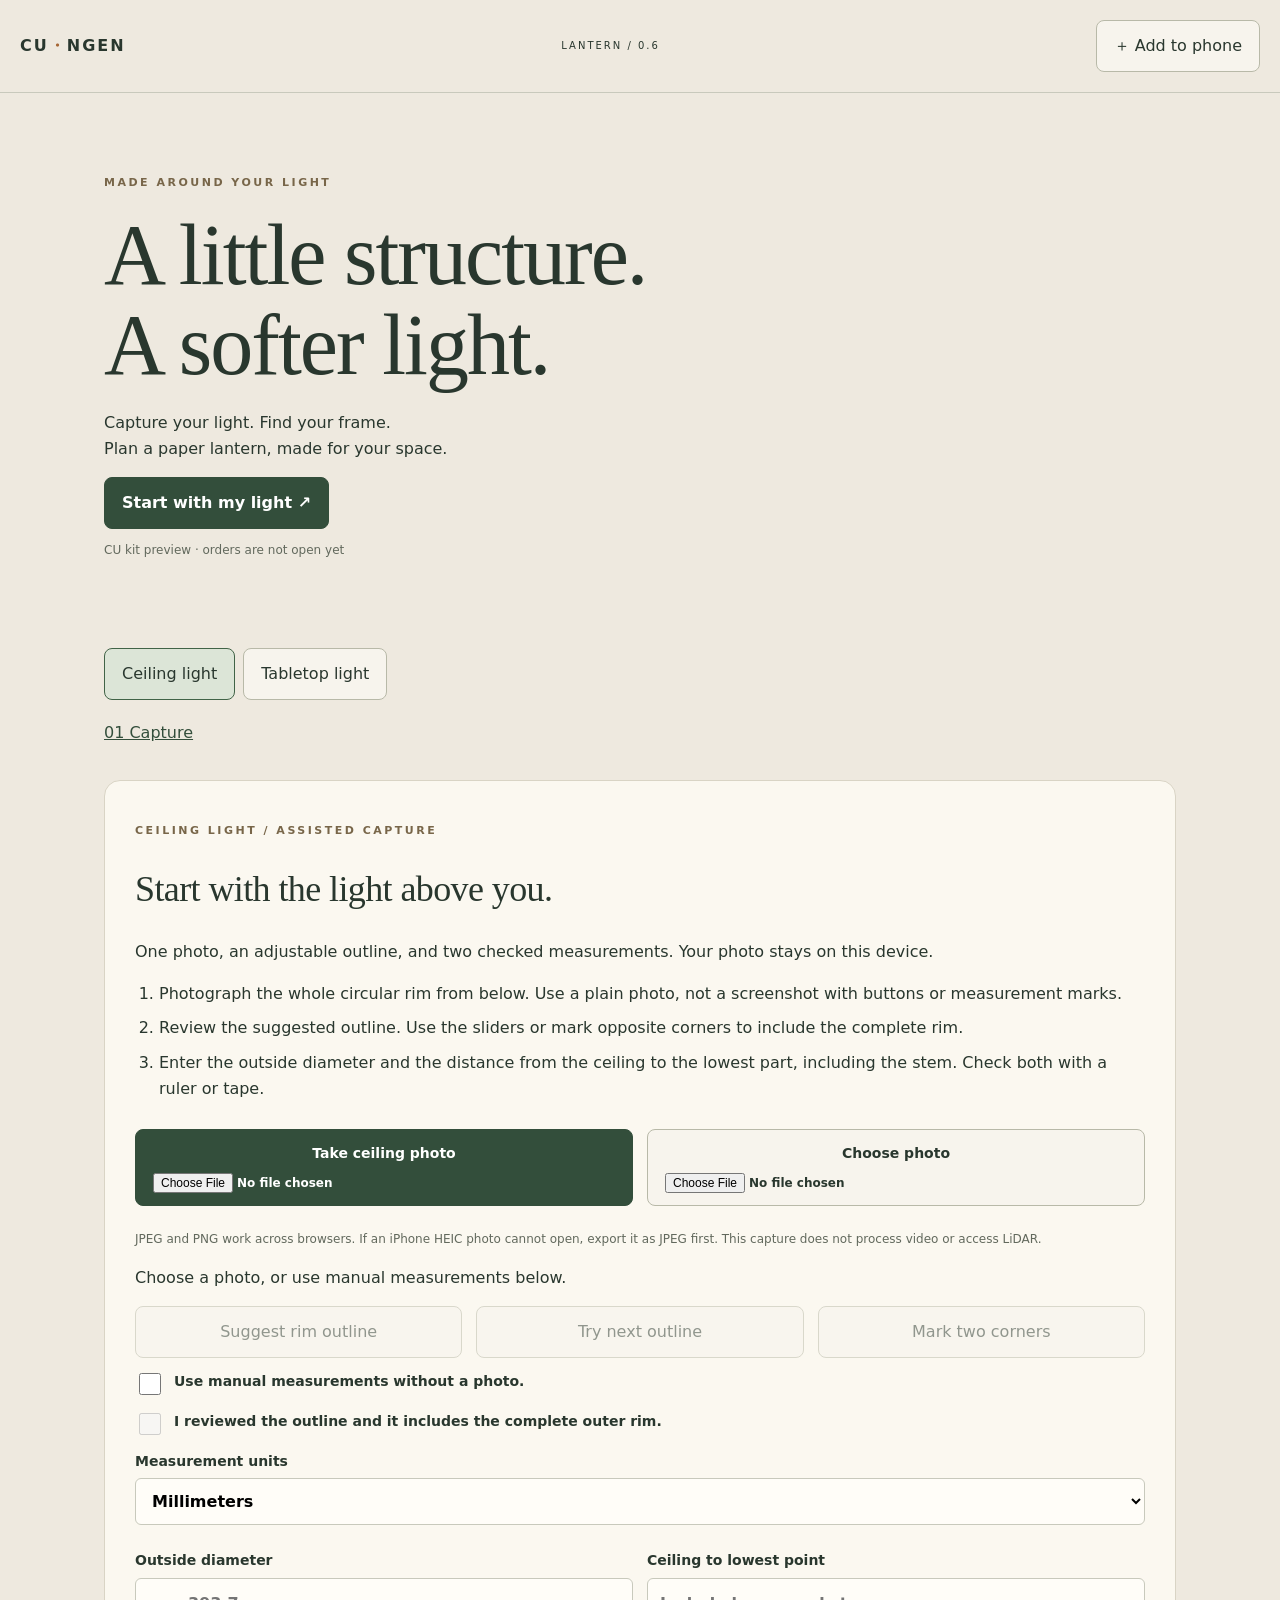
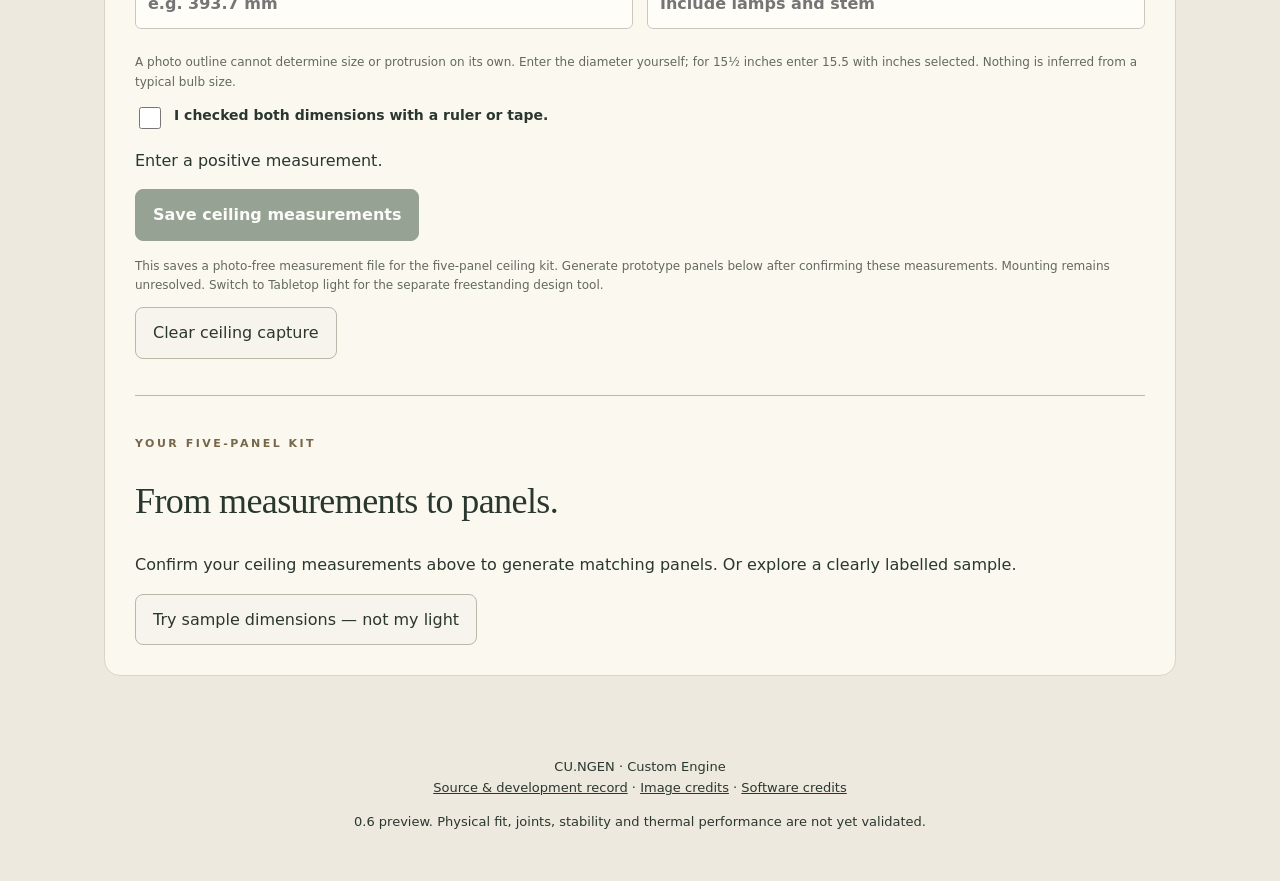
==== mobile/index.html @ bb9e33e3 "feat: generate five mating laser-cut panels and stock-based estimates" ====
<!doctype html><html lang="en"><head><meta charset="utf-8"><meta name="viewport" content="width=device-width,initial-scale=1,viewport-fit=cover"><meta name="theme-color" content="#eee9df"><meta name="apple-mobile-web-app-capable" content="yes"><meta name="apple-mobile-web-app-title" content="CU Lantern"><link rel="manifest" href="manifest.webmanifest"><link rel="icon" href="icon.svg"><link rel="apple-touch-icon" href="icon-180.png"><link rel="stylesheet" href="mobile.css"><title>CU · A light of your own</title></head><body>
<header><a href="#home" class="brand">CU<span>・</span>NGEN</a><span>LANTERN / 0.6</span><button id="installHelp" aria-label="Install on iPhone">＋ Add to phone</button></header>
<main id="home"><section class="hero"><p class="eyebrow">MADE AROUND YOUR LIGHT</p><h1>A little structure.<br>A softer light.</h1><p>Capture your light. Find your frame.<br>Plan a paper lantern, made for your space.</p><a class="button" href="#ceilingCapture">Start with my light ↗</a><p class="fine">CU kit preview · orders are not open yet</p></section>
<div class="capture-tabs" role="group" aria-label="Light placement"><button id="modeCeiling" aria-pressed="true">Ceiling light</button><button id="modeTabletop" aria-pressed="false">Tabletop light</button></div><nav aria-label="Design steps"><a href="#ceilingCapture">01 Capture</a><a id="tabletopChoose" href="#collection" hidden>02 Choose</a><a id="tabletopKit" href="#kit" hidden>03 Your kit</a></nav>
<section id="ceilingCapture" class="panel">
<p class="eyebrow">CEILING LIGHT / ASSISTED CAPTURE</p><h2>Start with the light above you.</h2>
<p>One photo, an adjustable outline, and two checked measurements. Your photo stays on this device.</p>
<ol class="scan-steps"><li>Photograph the whole circular rim from below. Use a plain photo, not a screenshot with buttons or measurement marks.</li><li>Review the suggested outline. Use the sliders or mark opposite corners to include the complete rim.</li><li>Enter the outside diameter and the distance from the ceiling to the lowest part, including the stem. Check both with a ruler or tape.</li></ol>
<div class="row"><label class="camera">Take ceiling photo<input id="scanCamera" type="file" accept="image/*" capture="environment"></label><label class="library">Choose photo<input id="scanPhoto" type="file" accept="image/*"></label></div>
<p class="fine">JPEG and PNG work across browsers. If an iPhone HEIC photo cannot open, export it as JPEG first. This capture does not process video or access LiDAR.</p>
<canvas id="scanCanvas" width="800" height="600" aria-label="Ceiling fixture photo and adjustable outline"></canvas>
<p id="scanStatus" role="status">Choose a photo, or use manual measurements below.</p>
<div class="row"><button id="scanSuggest" disabled>Suggest rim outline</button><button id="scanNext" disabled>Try next outline</button><button id="scanMark" disabled>Mark two corners</button></div>
<div id="scanAdjust" hidden><p>Adjust the box to the outer rim. The ellipse is a visual guide, not a 3D reconstruction.</p><div class="row"><label>Left · %<input id="scanX" type="range" min="0" max="99" step="0.1"></label><label>Top · %<input id="scanY" type="range" min="0" max="99" step="0.1"></label></div><div class="row"><label>Width · %<input id="scanW" type="range" min="1" max="100" step="0.1"></label><label>Height · %<input id="scanH" type="range" min="1" max="100" step="0.1"></label></div></div>
<label class="check"><input id="scanManual" type="checkbox">Use manual measurements without a photo.</label>
<label class="check"><input id="scanOutlineOK" type="checkbox" disabled>I reviewed the outline and it includes the complete outer rim.</label>
<label>Measurement units<select id="scanUnit"><option value="mm">Millimeters</option><option value="in">Inches (decimal)</option></select></label>
<div class="row"><label>Outside diameter<input id="scanDiameter" type="number" min="0" step="any" inputmode="decimal" placeholder="e.g. 393.7 mm"></label><label>Ceiling to lowest point<input id="scanProjection" type="number" min="0" step="any" inputmode="decimal" placeholder="Include lamps and stem"></label></div>
<p class="fine">A photo outline cannot determine size or protrusion on its own. Enter the diameter yourself; for 15½ inches enter 15.5 with inches selected. Nothing is inferred from a typical bulb size.</p>
<label class="check"><input id="scanConfirmed" type="checkbox">I checked both dimensions with a ruler or tape.</label>
<p id="scanValidation" role="status">Enter both dimensions to prepare your capture.</p>
<button id="scanSave" class="button" disabled>Save ceiling measurements</button>
<div id="scanSummary"></div><p class="fine">This saves a photo-free measurement file for the five-panel ceiling kit. Generate prototype panels below after confirming these measurements. Mounting remains unresolved. Switch to Tabletop light for the separate freestanding design tool.</p>
<button id="scanReset">Clear ceiling capture</button><div id="ceilingDesign" class="panel-workspace">
<p class="eyebrow">YOUR FIVE-PANEL KIT</p><h2>From measurements to panels.</h2>
<p id="panelIntro">Confirm your ceiling measurements above to generate matching panels. Or explore a clearly labelled sample.</p>
<button id="panelDemo">Try sample dimensions — not my light</button>
<div id="panelControls" hidden>
<p id="panelMode" role="status"></p>
<div class="row"><label>Pattern<select id="panelStyle"><option value="horizontal">Horizontal ribs</option><option value="plain">Plain windows</option><option value="stepped">Stepped windows</option></select></label><label>Measured wood thickness · mm<input id="panelThickness" type="number" min="2" max="6" step="0.01" value="3"></label></div>
<div class="row"><label>Side spacing · mm<input id="panelClearance" type="number" min="10" max="100" value="25"></label><label>Bottom spacing · mm<input id="panelBottom" type="number" min="10" max="100" value="25"></label></div>
<details><summary>Joint fit and stock</summary><p>Laser-cut plywood only. Enter actual measured thickness. Slot allowance is the total extra slot width and length, not per-side clearance. Cut the coupon before full panels. These files specify finished boundaries; the shop must apply its calibrated laser kerf compensation in CAM.</p><label>Total slot allowance · mm<input id="panelFit" type="number" value="0.15" min="0" max="0.6" step="0.01"></label><div class="row"><label>Wood sheet width · mm<input id="panelSheetW" type="number" value="609.6" min="100" max="2500" step="0.1"></label><label>Wood sheet height · mm<input id="panelSheetH" type="number" value="609.6" min="100" max="2500" step="0.1"></label></div><p>Changing sheet size requires a new matching supplier price below. Panel nesting uses 8 mm edge margins and 5 mm separation, without rotation. Router reliefs and machine-specific G-code are not provided.</p></details>
<p id="panelError" role="alert"></p><div id="panelResult"></div>
<details><summary>See parts cost breakdown</summary><div id="panelCosts"></div><p>Includes CU’s 10% fee on known kit costs; shipping and tax are separate. This is an incomplete planning estimate, not a purchasable kit.</p><p>References checked October 20, 2026: <a href="https://woodpeckerscrafts.com/products/1-8-x-24-x-24-baltic-birch-b-bb-plywood" target="_blank" rel="noopener">24 × 24 inch plywood, $21.06/sheet</a> (listing unavailable); <a href="https://www.eshoji.com/kozo-mulberry-paper-off-white/" target="_blank" rel="noopener">37 inch × 11 ft 9 inch Kozo paper, $39.99/roll</a>. Confirm stock, actual dimensions and delivered prices. No bulk discounts assumed.</p><details><summary>Enter supplier quotes</summary><div id="panelCostInputs"></div></details></details>
<div id="panelDownloads" class="actions"></div>
<p class="fine">Exactly five enclosure pieces. Fit coupon pieces are separate test scraps. Mounting is unresolved; no ceiling hardware is drawn. A physical joint test and assembled fit check are still required.</p>
</div></div>

</section>

<section id="capture" class="panel" hidden><p class="eyebrow">01 / YOUR STARTING POINT</p><h2>Tabletop light capture.</h2><p>A small, complete tabletop LED light. The new frame stands around it; no wiring changes.</p>
<div class="capture-tabs"><button id="frontTab" aria-pressed="true">Front photo</button><button id="sideTab" aria-pressed="false">Side photo</button></div>
<label class="camera">Take a photo<input id="camera" type="file" accept="image/*" capture="environment"></label><label class="library">Or choose from Photos<input id="library" type="file" accept="image/*"></label>
<details><summary>How to get a useful measurement</summary><ol><li>Switch the light off. Include its base, controls and full outline.</li><li>Put a flat rectangle with measured sides beside the light, as close as possible to the outline being measured, not behind the lamp. A depth mismatch cannot be detected from these marks. A blank card or book works; no printer needed.</li><li>Use the 1× camera straight on. Keep the whole reference visible.</li><li>Mark the reference corners clockwise. Then mark 4–12 points around the whole light, including all width and height extremes; do not mark just a bounding rectangle. Repeat from the side for depth.</li><li>Check all three dimensions with a ruler before fabrication. Curves, depth and lens distortion still introduce error.</li></ol><p>This web app does not access the iPhone LiDAR sensor. It corrects a reference plane, not a whole 3D object.</p></details>
<div class="row"><label>Reference width · mm<input id="refW" type="number" value="100" min="20" max="1000" inputmode="decimal"></label><label>Reference height · mm<input id="refH" type="number" value="100" min="20" max="1000" inputmode="decimal"></label></div>
<canvas id="captureCanvas" width="800" height="600" aria-label="Tap four reference corners, then four to twelve light outline points"></canvas><p id="captureHint" role="status">Choose a front photo to begin.</p><div class="row"><button id="undo">Undo mark</button><button id="clearMarks">Clear marks</button><button id="apply" disabled>Use planning estimate</button></div><p id="captureProgress" class="fine">Front: not measured · Side: not measured</p>
<div class="row thirds"><label>Width · mm<input id="width" type="number" value="80" min="10" max="350" step="0.1" inputmode="decimal"></label><label>Depth · mm<input id="depth" type="number" value="80" min="10" max="350" step="0.1" inputmode="decimal"></label><label>Height · mm<input id="height" type="number" value="140" min="10" max="350" step="0.1" inputmode="decimal"></label></div>
<label>Light type<select id="lightType"><option value="unknown">Identify my light first</option><option value="battery-led">Complete battery LED light</option><option value="corded-led">Corded LED — integration review</option><option value="hot">Hot bulb or flame — unsupported</option></select></label><label class="check"><input id="confirmed" type="checkbox">I checked the whole light with a ruler.</label>
<details><summary>Fit & manufacturer guidance</summary><label>Side clearance · mm<input id="clearance" type="number" value="35" min="10" max="85"></label><p class="fine">35 mm is a design starting value, not a proven heat clearance.</p><label>Model, manual and required clearance<textarea id="evidence" maxlength="1000"></textarea></label><label class="check"><input id="clearanceVerified" type="checkbox">The manufacturer permits this surround and clearance.</label></details>
<p id="error" role="alert"></p><a class="button" href="#collection">Explore my designs ↓</a><details><summary>Try a reference photo</summary><p>Our public-domain museum-lamp photo tests image loading and marking only. Its dimensions are unknown and it is not a supported light or a measurement benchmark.</p><button id="demo">Load reference photo</button><a href="https://commons.wikimedia.org/wiki/File:Table_lamp_MET_210575.jpg" target="_blank" rel="noopener">Image / CC0 source</a></details></section>
<section id="collection" hidden><p class="eyebrow">02 / CHOOSE YOUR CHARACTER</p><h2>Three ways to frame it.</h2><p>Every preview is generated from your measurements. Prices below include CU’s 10% fee on known kit costs. Unquoted fulfillment costs remain additional.</p><div id="gallery" class="gallery"></div></section>
<section id="kit" class="panel" hidden><p class="eyebrow">03 / YOUR CU KIT</p><h2 id="selectedName">Quiet</h2><div id="selectedDrawing"></div><p id="size"></p><div class="price" id="price"></div><p id="priceState"></p><p class="fine">A kit is planned as cut wooden parts, paper panels, adhesives and illustrated instructions. The existing light is not included. CU procurement and fulfillment have not launched.</p>
<details id="breakdown"><summary>See price breakdown</summary><div id="lines"></div><p>CU fee: 10% of materials + fabrication + packaging + handling. Shipping and tax are added separately. The fee is included in the displayed estimate.</p><details><summary>Builder quote inputs</summary><p>These are local planning inputs, not a CU-issued quote. Empty means not quoted; zero must mean actually free.</p><div id="costInputs"></div></details></details>
<p class="fine">Kit-package export unlocks after you confirm all three measurements with a ruler. Photo estimates alone cannot establish fabrication dimensions.</p><div id="readiness"></div><button class="button" id="review">Review my kit</button><div class="actions"><button id="save">Save project</button><label class="library">Open project<input id="open" type="file" accept="application/json,.json"></label><button id="instructions">Download complete kit package</button></div>
<p class="fine">Your photos stay on this device and are discarded when the page closes. Projects contain dimensions and quote inputs, not photos. No payment or personal address is collected.</p></section>
</main><footer>CU.NGEN · Custom Engine<br><a href="https://github.com/JonnyFaeth/CU.NGEN">Source & development record</a> · <a href="ASSETS.md">Image credits</a> · <a href="THIRD-PARTY.md">Software credits</a><p>0.6 preview. Physical fit, joints, stability and thermal performance are not yet validated.</p></footer>
<dialog id="orderDialog"><button id="closeOrder" class="close" aria-label="Close kit review">×</button><p class="eyebrow">YOUR KIT REVIEW</p><h2>Made for your light.</h2><div id="orderSummary"></div><p><strong>Orders are not open yet.</strong> Saving this specification does not place an order or reserve a price. CU still needs a payment account, verified supplier quotes, fabrication and fulfillment.</p><button id="downloadRequest" class="button">Download kit specification</button></dialog>
<dialog id="installDialog"><button id="closeInstall" class="close" aria-label="Close installation help">×</button><h2>Keep CU on your iPhone.</h2><ol><li>Open this hosted link in Safari and sign in if prompted.</li><li>Tap Share, then Add to Home Screen.</li><li>Open CU Lantern from its icon.</li></ol><p>This is a web app, not an App Store download. Installation and camera behavior still need testing on your iPhone 16 Pro. The app caches its interface where supported; supplier links require internet.</p></dialog><div id="notice" role="status"></div>
<script src="engine.js"></script><script src="view.js"></script><script src="measurement.js"></script><script src="commerce.js"></script><script src="kit.js"></script><script src="mobile.js"></script><script src="scan.js"></script><script src="panels.js"></script><script src="panels-ui.js"></script><script src="scan-ui.js"></script></body></html>
---- mobile/mobile.css ----
*{box-sizing:border-box}html{scroll-behavior:smooth;scroll-padding-top:90px}body{margin:0;background:#eee9df;color:#29372e;font:16px/1.6 system-ui,-apple-system,sans-serif}header{display:flex;gap:14px;align-items:center;justify-content:space-between;padding:20px max(20px,env(safe-area-inset-left));border-bottom:1px solid #c8c9bc;position:sticky;top:0;background:#eee9dff5;z-index:5}header>span{font-size:10px;letter-spacing:2px}.brand{font-weight:800;letter-spacing:2px;color:inherit;text-decoration:none}.brand span{color:#a66735}button,input,select,textarea{font:inherit}button,.library,.camera,.button{min-height:46px;cursor:pointer;border:1px solid #b8b9a8;border-radius:8px;padding:12px 17px;background:#f7f4ed;color:#29372e;text-decoration:none;display:inline-block;text-align:center}button:focus-visible,a:focus-visible,input:focus-visible,select:focus-visible,summary:focus-visible{outline:3px solid #b96e39;outline-offset:3px}button:disabled{opacity:.5;cursor:not-allowed}.button,.camera{background:#334e3b;color:#fff;border-color:#334e3b;font-weight:650}.hero{padding:70px 0 30px;max-width:800px}.hero h1{font:clamp(46px,8vw,86px)/1.04 Georgia,serif;letter-spacing:-2px;margin:20px 0}.hero p{max-width:520px}.eyebrow{font-size:11px;letter-spacing:2.5px;font-weight:750;color:#786649}main{max-width:1120px;margin:auto;padding:0 24px}h2{font:36px/1.1 Georgia,serif;letter-spacing:-.6px}h3{font:28px Georgia,serif;margin:10px 0}nav{display:flex;gap:25px;padding:20px 0 35px}nav a{color:#334e3b}section{margin-bottom:46px;scroll-margin-top:90px}.panel{padding:30px;background:#fbf8f0;border:1px solid #d9d4c5;border-radius:16px}.row{display:flex;gap:14px}.row>*{flex:1;min-width:0}.thirds label{font-size:13px}label{display:block;margin:12px 0;font-size:14px;font-weight:600}input:not([type=file]):not([type=checkbox]),select,textarea{display:block;width:100%;background:#fffdf8;border:1px solid #c8c9bc;border-radius:6px;padding:12px;margin-top:6px;font-size:16px}input[type=file]{display:block;font-size:12px;width:100%;margin-top:8px}.check{display:flex;align-items:flex-start;gap:10px}.check input{width:22px;height:22px;flex-shrink:0}.fine{font-size:12px;color:#62695d}details{border-top:1px solid #d9d4c5;margin:16px 0;padding:16px 0}summary{cursor:pointer;font-weight:600;min-height:30px}canvas{display:none;width:100%;height:auto;border-radius:8px;background:#e4dfd3;touch-action:manipulation}canvas.loaded{display:block}.capture-tabs{display:flex;gap:8px}.capture-tabs [aria-pressed=true]{background:#dce5d7;border-color:#416347}.gallery{display:grid;grid-template-columns:repeat(3,1fr);gap:16px}.design{background:#f9f6ef;border:2px solid transparent;border-radius:15px;padding:20px;display:flex;flex-direction:column}.design.selected{border-color:#48674b}.design svg{width:100%;height:250px}.design p{font-size:14px;flex:1}.design .design-price{font-size:22px;font-weight:650;flex:0}.design button{width:100%}#selectedDrawing svg{width:100%;max-height:420px}.price{font-size:42px;font-weight:600}.quote-line{display:flex;justify-content:space-between;gap:20px;padding:12px 0;border-bottom:1px solid #ddd8cd}.quote-line span:first-child{max-width:75%}#readiness{padding:16px;background:#eee9df;border-radius:8px;margin:18px 0;font-size:14px}.actions{display:flex;gap:10px;flex-wrap:wrap;margin-top:16px}.actions>*{flex:1;margin:0}.actions input{max-width:180px}dialog{max-width:560px;width:calc(100% - 24px);max-height:85vh;overflow:auto;border:0;border-radius:16px;padding:32px;background:#fbf8f0;color:#29372e}dialog::backdrop{background:#12231899}.close{float:right;font-size:24px;padding:5px 14px}.step{display:flex;gap:20px;break-inside:avoid}.step svg{width:110px;flex-shrink:0}.step p{font-size:14px}footer{padding:35px 24px;text-align:center;font-size:13px}footer a{color:inherit}#notice{position:fixed;bottom:20px;left:50%;transform:translateX(-50%);background:#253c2e;color:white;border-radius:8px;padding:12px 20px;z-index:20;max-width:90vw;display:none}#error{color:#933d21}li{margin-bottom:9px}a{color:#385e42}#kit{max-width:800px;margin:0 auto 40px}@media(max-width:700px){header{padding:12px;gap:8px}header>span{display:none}header button{font-size:12px;padding:8px}main{padding:0 16px}.hero{padding-top:36px}.panel{padding:20px}nav{gap:18px;font-size:14px}.gallery{grid-template-columns:1fr}.design{display:grid;grid-template-columns:130px 1fr;gap:0 12px}.design svg{grid-row:1/5;height:190px}.design h3{font-size:28px}.design p{margin:5px 0}.design button{grid-column:1/3;margin-top:12px}.row{gap:8px}.actions{flex-direction:column}.price{font-size:36px}.step{display:block}.step svg{height:100px}h2{font-size:32px}}@media(prefers-reduced-motion:reduce){html{scroll-behavior:auto}}

#scanCanvas{display:none;width:100%;height:auto;max-height:none;border-radius:14px;background:#ded9cf}#scanCanvas.loaded{display:block}#scanAdjust[hidden]{display:none}#scanAdjust input[type=range]{padding:12px 0;min-height:44px;width:100%}#ceilingCapture .row{flex-wrap:wrap}#scanSummary{margin:16px 0;font-weight:600}.scan-steps{padding-left:24px;line-height:1.6}#scanStatus,#scanValidation{min-height:1.5em}

[hidden]{display:none!important}

.panel-workspace{border-top:1px solid #b7bbaa;margin-top:36px;padding-top:28px}.panel-grid{display:grid;grid-template-columns:repeat(auto-fit,minmax(140px,1fr));gap:16px}.panel-grid article{padding:12px;background:#f9f6ef;border-radius:10px}.panel-grid svg{width:100%;height:150px}.panel-grid svg path{stroke-width:1.5}#panelResult>svg{width:100%;max-height:380px}#panelMode{padding:12px;background:#f6e5bd;border-radius:8px}
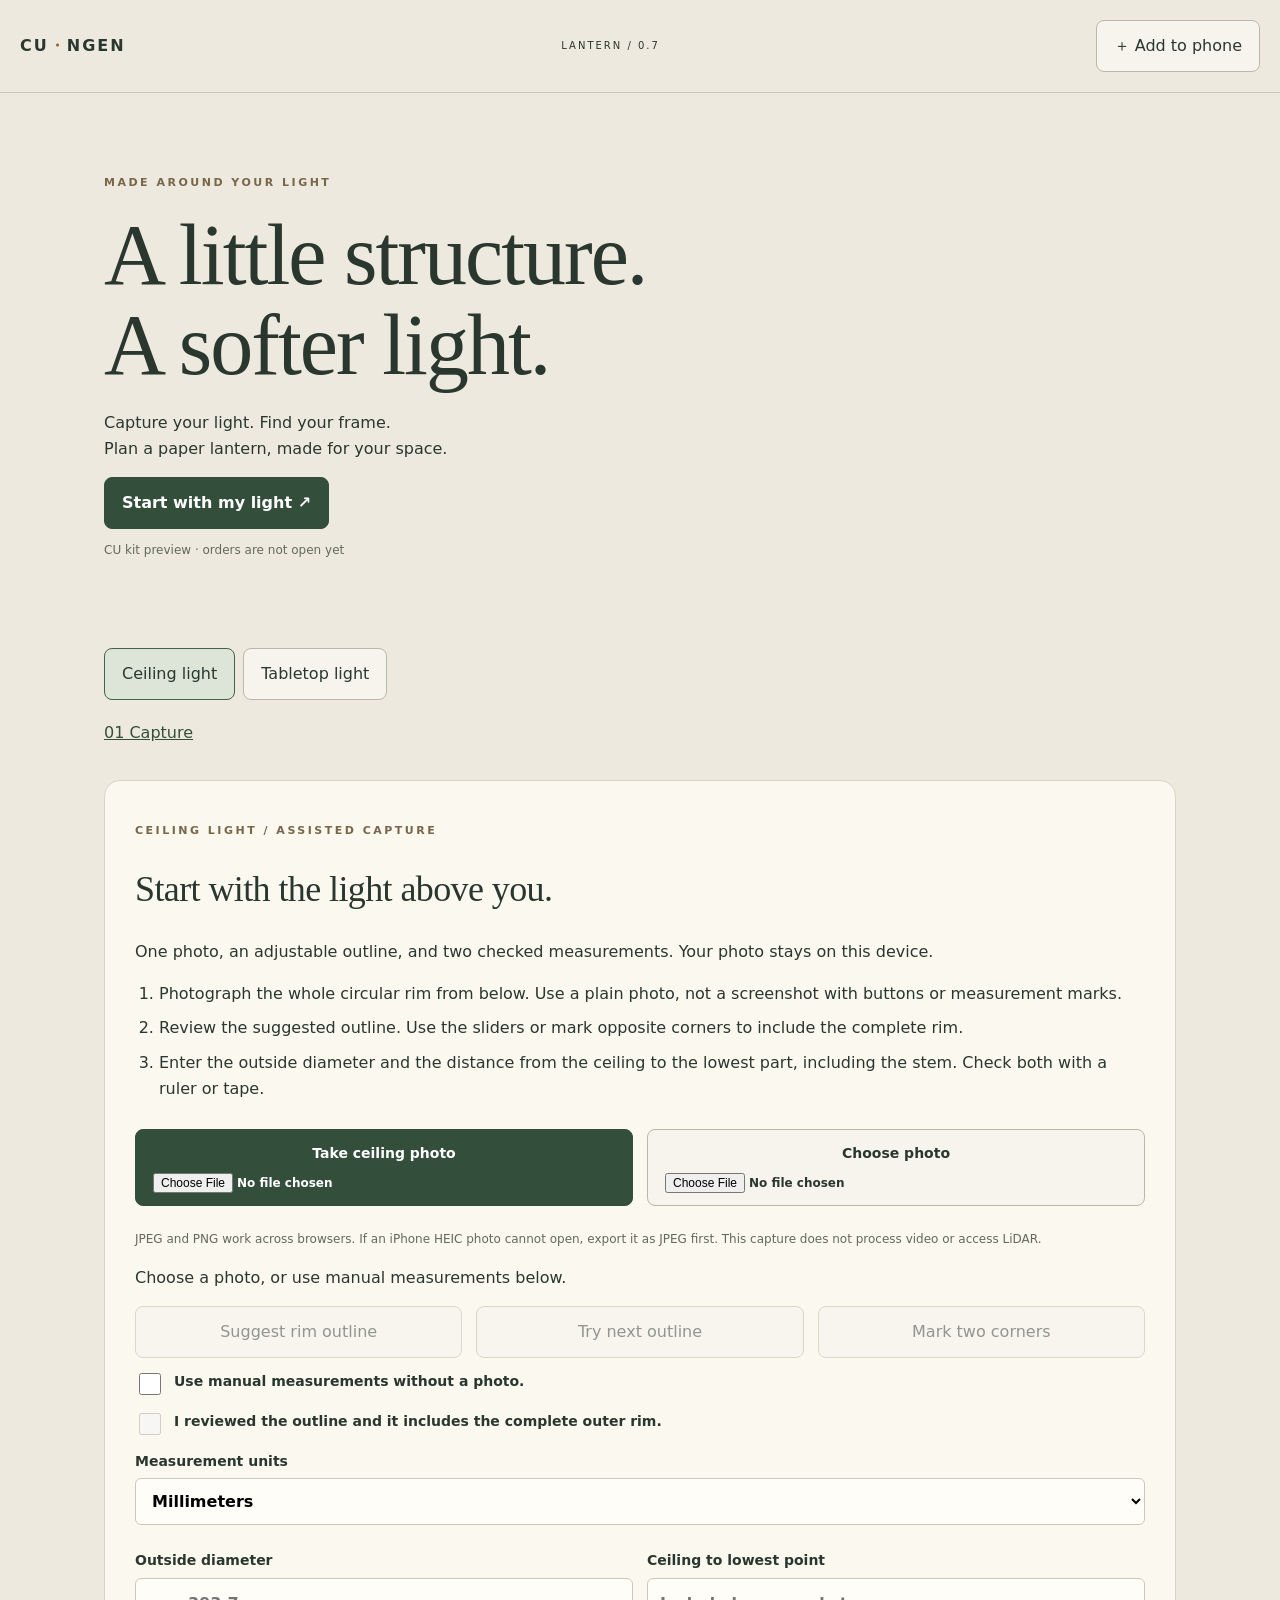
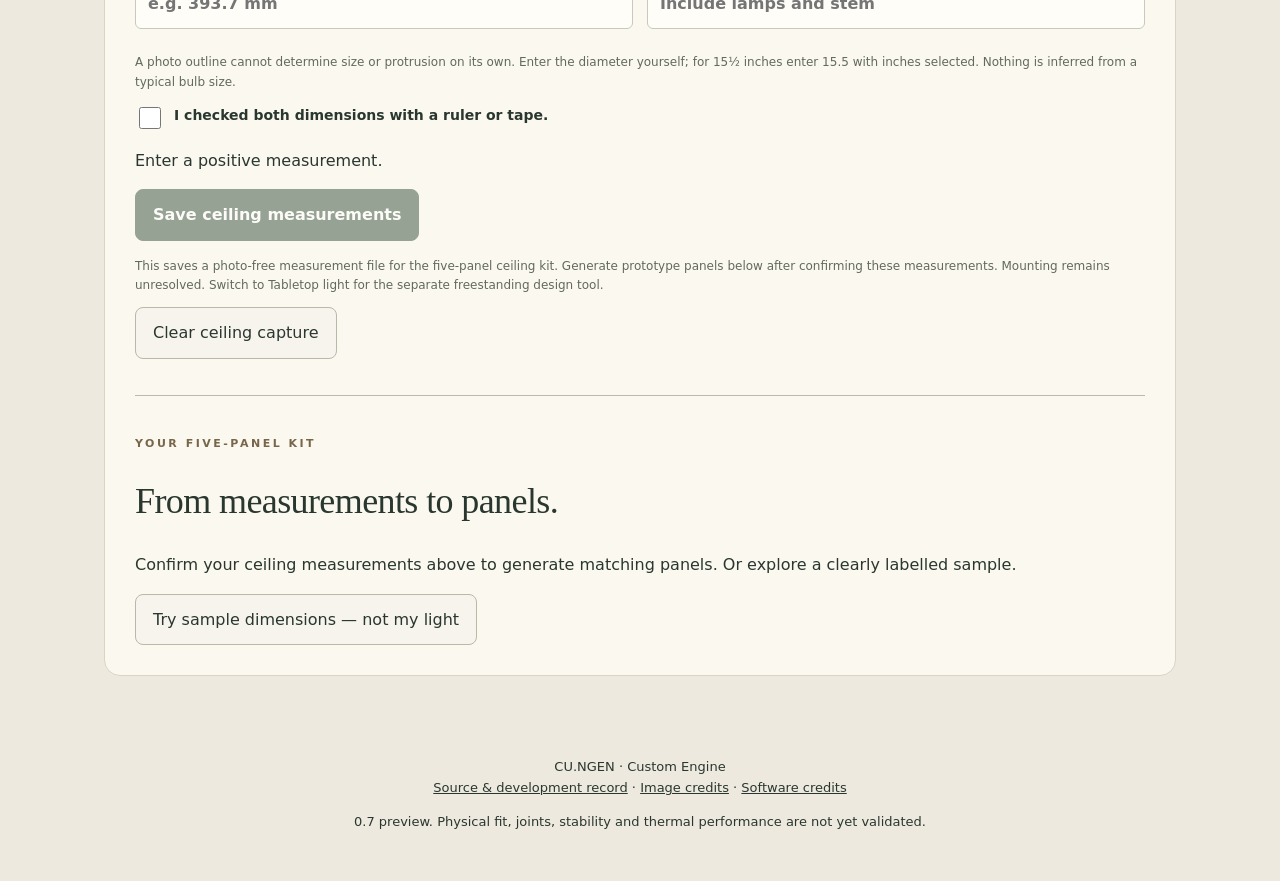
==== commit 98bd4915: "Add lower-cost stock choices and explicit incomplete estimates to mobile app" ====
--- a/mobile/index.html
+++ b/mobile/index.html
@@ -1,5 +1,5 @@
 <!doctype html><html lang="en"><head><meta charset="utf-8"><meta name="viewport" content="width=device-width,initial-scale=1,viewport-fit=cover"><meta name="theme-color" content="#eee9df"><meta name="apple-mobile-web-app-capable" content="yes"><meta name="apple-mobile-web-app-title" content="CU Lantern"><link rel="manifest" href="manifest.webmanifest"><link rel="icon" href="icon.svg"><link rel="apple-touch-icon" href="icon-180.png"><link rel="stylesheet" href="mobile.css"><title>CU · A light of your own</title></head><body>
-<header><a href="#home" class="brand">CU<span>・</span>NGEN</a><span>LANTERN / 0.6</span><button id="installHelp" aria-label="Install on iPhone">＋ Add to phone</button></header>
+<header><a href="#home" class="brand">CU<span>・</span>NGEN</a><span>LANTERN / 0.7</span><button id="installHelp" aria-label="Install on iPhone">＋ Add to phone</button></header>
 <main id="home"><section class="hero"><p class="eyebrow">MADE AROUND YOUR LIGHT</p><h1>A little structure.<br>A softer light.</h1><p>Capture your light. Find your frame.<br>Plan a paper lantern, made for your space.</p><a class="button" href="#ceilingCapture">Start with my light ↗</a><p class="fine">CU kit preview · orders are not open yet</p></section>
 <div class="capture-tabs" role="group" aria-label="Light placement"><button id="modeCeiling" aria-pressed="true">Ceiling light</button><button id="modeTabletop" aria-pressed="false">Tabletop light</button></div><nav aria-label="Design steps"><a href="#ceilingCapture">01 Capture</a><a id="tabletopChoose" href="#collection" hidden>02 Choose</a><a id="tabletopKit" href="#kit" hidden>03 Your kit</a></nav>
 <section id="ceilingCapture" class="panel">
@@ -11,7 +11,7 @@
 <canvas id="scanCanvas" width="800" height="600" aria-label="Ceiling fixture photo and adjustable outline"></canvas>
 <p id="scanStatus" role="status">Choose a photo, or use manual measurements below.</p>
 <div class="row"><button id="scanSuggest" disabled>Suggest rim outline</button><button id="scanNext" disabled>Try next outline</button><button id="scanMark" disabled>Mark two corners</button></div>
-<div id="scanAdjust" hidden><p>Adjust the box to the outer rim. The ellipse is a visual guide, not a 3D reconstruction.</p><div class="row"><label>Left · %<input id="scanX" type="range" min="0" max="99" step="0.1"></label><label>Top · %<input id="scanY" type="range" min="0" max="99" step="0.1"></label></div><div class="row"><label>Width · %<input id="scanW" type="range" min="1" max="100" step="0.1"></label><label>Height · %<input id="scanH" type="range" min="1" max="100" step="0.1"></label></div></div>
+<div id="scanAdjust" hidden><p>Adjust the box to the outer rim. The ellipse is a visual guide, not a 3D reconstruction.</p><div class="row"><label>Left · %<input id="scanX" type="range" min="0" max="99" step="any"></label><label>Top · %<input id="scanY" type="range" min="0" max="99" step="any"></label></div><div class="row"><label>Width · %<input id="scanW" type="range" min="1" max="100" step="any"></label><label>Height · %<input id="scanH" type="range" min="1" max="100" step="any"></label></div></div>
 <label class="check"><input id="scanManual" type="checkbox">Use manual measurements without a photo.</label>
 <label class="check"><input id="scanOutlineOK" type="checkbox" disabled>I reviewed the outline and it includes the complete outer rim.</label>
 <label>Measurement units<select id="scanUnit"><option value="mm">Millimeters</option><option value="in">Inches (decimal)</option></select></label>
@@ -27,24 +27,23 @@
 <button id="panelDemo">Try sample dimensions — not my light</button>
 <div id="panelControls" hidden>
 <p id="panelMode" role="status"></p>
+<label>Wood sourcing option<select id="panelStock"><option value="square">MakerStock B/BB · 24 × 24 in · $9.99/sheet</option><option value="long">MakerStock B/BB · 24 × 48 in · $31.99/sheet</option><option value="custom">Custom stock / supplier quote</option></select></label><p class="fine">Nominal 3 mm sourcing candidates, checked October 20, 2026. Stock planning subtracts the supplier’s 4.7752 mm size tolerance, then leaves 8 mm edge margins. Confirm actual thickness and machine fit before cutting. Shipping remains unquoted; the supplier advertises $12 per qualifying wood box.</p>
 <div class="row"><label>Pattern<select id="panelStyle"><option value="horizontal">Horizontal ribs</option><option value="plain">Plain windows</option><option value="stepped">Stepped windows</option></select></label><label>Measured wood thickness · mm<input id="panelThickness" type="number" min="2" max="6" step="0.01" value="3"></label></div>
 <div class="row"><label>Side spacing · mm<input id="panelClearance" type="number" min="10" max="100" value="25"></label><label>Bottom spacing · mm<input id="panelBottom" type="number" min="10" max="100" value="25"></label></div>
-<details><summary>Joint fit and stock</summary><p>Laser-cut plywood only. Enter actual measured thickness. Slot allowance is the total extra slot width and length, not per-side clearance. Cut the coupon before full panels. These files specify finished boundaries; the shop must apply its calibrated laser kerf compensation in CAM.</p><label>Total slot allowance · mm<input id="panelFit" type="number" value="0.15" min="0" max="0.6" step="0.01"></label><div class="row"><label>Wood sheet width · mm<input id="panelSheetW" type="number" value="609.6" min="100" max="2500" step="0.1"></label><label>Wood sheet height · mm<input id="panelSheetH" type="number" value="609.6" min="100" max="2500" step="0.1"></label></div><p>Changing sheet size requires a new matching supplier price below. Panel nesting uses 8 mm edge margins and 5 mm separation, without rotation. Router reliefs and machine-specific G-code are not provided.</p></details>
+<details><summary>Joint fit and stock</summary><p>Laser-cut plywood only. Enter actual measured thickness. Slot allowance is the total extra slot width and length, not per-side clearance. Cut the coupon before full panels. These files specify finished boundaries; the shop must apply its calibrated laser kerf compensation in CAM.</p><label>Total slot allowance · mm<input id="panelFit" type="number" value="0.15" min="0" max="0.6" step="0.01"></label><div class="row"><label>Usable wood sheet width · mm<input id="panelSheetW" type="number" value="604.8248" min="100" max="2500" step="any"></label><label>Usable wood sheet height · mm<input id="panelSheetH" type="number" value="604.8248" min="100" max="2500" step="any"></label></div><p>Changing sheet size requires a new matching supplier price below. Panel nesting uses 8 mm edge margins and 5 mm separation, without rotation. Router reliefs and machine-specific G-code are not provided.</p></details>
 <p id="panelError" role="alert"></p><div id="panelResult"></div>
-<details><summary>See parts cost breakdown</summary><div id="panelCosts"></div><p>Includes CU’s 10% fee on known kit costs; shipping and tax are separate. This is an incomplete planning estimate, not a purchasable kit.</p><p>References checked October 20, 2026: <a href="https://woodpeckerscrafts.com/products/1-8-x-24-x-24-baltic-birch-b-bb-plywood" target="_blank" rel="noopener">24 × 24 inch plywood, $21.06/sheet</a> (listing unavailable); <a href="https://www.eshoji.com/kozo-mulberry-paper-off-white/" target="_blank" rel="noopener">37 inch × 11 ft 9 inch Kozo paper, $39.99/roll</a>. Confirm stock, actual dimensions and delivered prices. No bulk discounts assumed.</p><details><summary>Enter supplier quotes</summary><div id="panelCostInputs"></div></details></details>
+<details><summary>See parts cost breakdown</summary><div id="panelCosts"></div><p>Includes CU’s 10% fee on known kit costs; shipping and tax are separate. This is an incomplete planning estimate, not a purchasable kit.</p><p>References checked October 20, 2026: <a href="https://makerstock.com/products/baltic-birch-plywood?variant=42110553129057" target="_blank" rel="noopener">24 × 24 inch plywood, $21.06/sheet</a>; <a href="https://www.eshoji.com/kozo-mulberry-paper-off-white/" target="_blank" rel="noopener">37 inch × 11 ft 9 inch Kozo paper, $39.99/roll</a>. Confirm stock, actual dimensions and delivered prices. No bulk discounts assumed.</p><details><summary>Enter supplier quotes</summary><div id="panelCostInputs"></div></details></details>
 <div id="panelDownloads" class="actions"></div>
 <p class="fine">Exactly five enclosure pieces. Fit coupon pieces are separate test scraps. Mounting is unresolved; no ceiling hardware is drawn. A physical joint test and assembled fit check are still required.</p>
 </div></div>
-
 </section>
-
 <section id="capture" class="panel" hidden><p class="eyebrow">01 / YOUR STARTING POINT</p><h2>Tabletop light capture.</h2><p>A small, complete tabletop LED light. The new frame stands around it; no wiring changes.</p>
 <div class="capture-tabs"><button id="frontTab" aria-pressed="true">Front photo</button><button id="sideTab" aria-pressed="false">Side photo</button></div>
 <label class="camera">Take a photo<input id="camera" type="file" accept="image/*" capture="environment"></label><label class="library">Or choose from Photos<input id="library" type="file" accept="image/*"></label>
 <details><summary>How to get a useful measurement</summary><ol><li>Switch the light off. Include its base, controls and full outline.</li><li>Put a flat rectangle with measured sides beside the light, as close as possible to the outline being measured, not behind the lamp. A depth mismatch cannot be detected from these marks. A blank card or book works; no printer needed.</li><li>Use the 1× camera straight on. Keep the whole reference visible.</li><li>Mark the reference corners clockwise. Then mark 4–12 points around the whole light, including all width and height extremes; do not mark just a bounding rectangle. Repeat from the side for depth.</li><li>Check all three dimensions with a ruler before fabrication. Curves, depth and lens distortion still introduce error.</li></ol><p>This web app does not access the iPhone LiDAR sensor. It corrects a reference plane, not a whole 3D object.</p></details>
 <div class="row"><label>Reference width · mm<input id="refW" type="number" value="100" min="20" max="1000" inputmode="decimal"></label><label>Reference height · mm<input id="refH" type="number" value="100" min="20" max="1000" inputmode="decimal"></label></div>
 <canvas id="captureCanvas" width="800" height="600" aria-label="Tap four reference corners, then four to twelve light outline points"></canvas><p id="captureHint" role="status">Choose a front photo to begin.</p><div class="row"><button id="undo">Undo mark</button><button id="clearMarks">Clear marks</button><button id="apply" disabled>Use planning estimate</button></div><p id="captureProgress" class="fine">Front: not measured · Side: not measured</p>
-<div class="row thirds"><label>Width · mm<input id="width" type="number" value="80" min="10" max="350" step="0.1" inputmode="decimal"></label><label>Depth · mm<input id="depth" type="number" value="80" min="10" max="350" step="0.1" inputmode="decimal"></label><label>Height · mm<input id="height" type="number" value="140" min="10" max="350" step="0.1" inputmode="decimal"></label></div>
+<div class="row thirds"><label>Width · mm<input id="width" type="number" value="80" min="10" max="350" step="any" inputmode="decimal"></label><label>Depth · mm<input id="depth" type="number" value="80" min="10" max="350" step="any" inputmode="decimal"></label><label>Height · mm<input id="height" type="number" value="140" min="10" max="350" step="any" inputmode="decimal"></label></div>
 <label>Light type<select id="lightType"><option value="unknown">Identify my light first</option><option value="battery-led">Complete battery LED light</option><option value="corded-led">Corded LED — integration review</option><option value="hot">Hot bulb or flame — unsupported</option></select></label><label class="check"><input id="confirmed" type="checkbox">I checked the whole light with a ruler.</label>
 <details><summary>Fit & manufacturer guidance</summary><label>Side clearance · mm<input id="clearance" type="number" value="35" min="10" max="85"></label><p class="fine">35 mm is a design starting value, not a proven heat clearance.</p><label>Model, manual and required clearance<textarea id="evidence" maxlength="1000"></textarea></label><label class="check"><input id="clearanceVerified" type="checkbox">The manufacturer permits this surround and clearance.</label></details>
 <p id="error" role="alert"></p><a class="button" href="#collection">Explore my designs ↓</a><details><summary>Try a reference photo</summary><p>Our public-domain museum-lamp photo tests image loading and marking only. Its dimensions are unknown and it is not a supported light or a measurement benchmark.</p><button id="demo">Load reference photo</button><a href="https://commons.wikimedia.org/wiki/File:Table_lamp_MET_210575.jpg" target="_blank" rel="noopener">Image / CC0 source</a></details></section>
@@ -53,7 +52,7 @@
 <details id="breakdown"><summary>See price breakdown</summary><div id="lines"></div><p>CU fee: 10% of materials + fabrication + packaging + handling. Shipping and tax are added separately. The fee is included in the displayed estimate.</p><details><summary>Builder quote inputs</summary><p>These are local planning inputs, not a CU-issued quote. Empty means not quoted; zero must mean actually free.</p><div id="costInputs"></div></details></details>
 <p class="fine">Kit-package export unlocks after you confirm all three measurements with a ruler. Photo estimates alone cannot establish fabrication dimensions.</p><div id="readiness"></div><button class="button" id="review">Review my kit</button><div class="actions"><button id="save">Save project</button><label class="library">Open project<input id="open" type="file" accept="application/json,.json"></label><button id="instructions">Download complete kit package</button></div>
 <p class="fine">Your photos stay on this device and are discarded when the page closes. Projects contain dimensions and quote inputs, not photos. No payment or personal address is collected.</p></section>
-</main><footer>CU.NGEN · Custom Engine<br><a href="https://github.com/JonnyFaeth/CU.NGEN">Source & development record</a> · <a href="ASSETS.md">Image credits</a> · <a href="THIRD-PARTY.md">Software credits</a><p>0.6 preview. Physical fit, joints, stability and thermal performance are not yet validated.</p></footer>
+</main><footer>CU.NGEN · Custom Engine<br><a href="https://github.com/JonnyFaeth/CU.NGEN">Source & development record</a> · <a href="ASSETS.md">Image credits</a> · <a href="THIRD-PARTY.md">Software credits</a><p>0.7 preview. Physical fit, joints, stability and thermal performance are not yet validated.</p></footer>
 <dialog id="orderDialog"><button id="closeOrder" class="close" aria-label="Close kit review">×</button><p class="eyebrow">YOUR KIT REVIEW</p><h2>Made for your light.</h2><div id="orderSummary"></div><p><strong>Orders are not open yet.</strong> Saving this specification does not place an order or reserve a price. CU still needs a payment account, verified supplier quotes, fabrication and fulfillment.</p><button id="downloadRequest" class="button">Download kit specification</button></dialog>
 <dialog id="installDialog"><button id="closeInstall" class="close" aria-label="Close installation help">×</button><h2>Keep CU on your iPhone.</h2><ol><li>Open this hosted link in Safari and sign in if prompted.</li><li>Tap Share, then Add to Home Screen.</li><li>Open CU Lantern from its icon.</li></ol><p>This is a web app, not an App Store download. Installation and camera behavior still need testing on your iPhone 16 Pro. The app caches its interface where supported; supplier links require internet.</p></dialog><div id="notice" role="status"></div>
 <script src="engine.js"></script><script src="view.js"></script><script src="measurement.js"></script><script src="commerce.js"></script><script src="kit.js"></script><script src="mobile.js"></script><script src="scan.js"></script><script src="panels.js"></script><script src="panels-ui.js"></script><script src="scan-ui.js"></script></body></html>
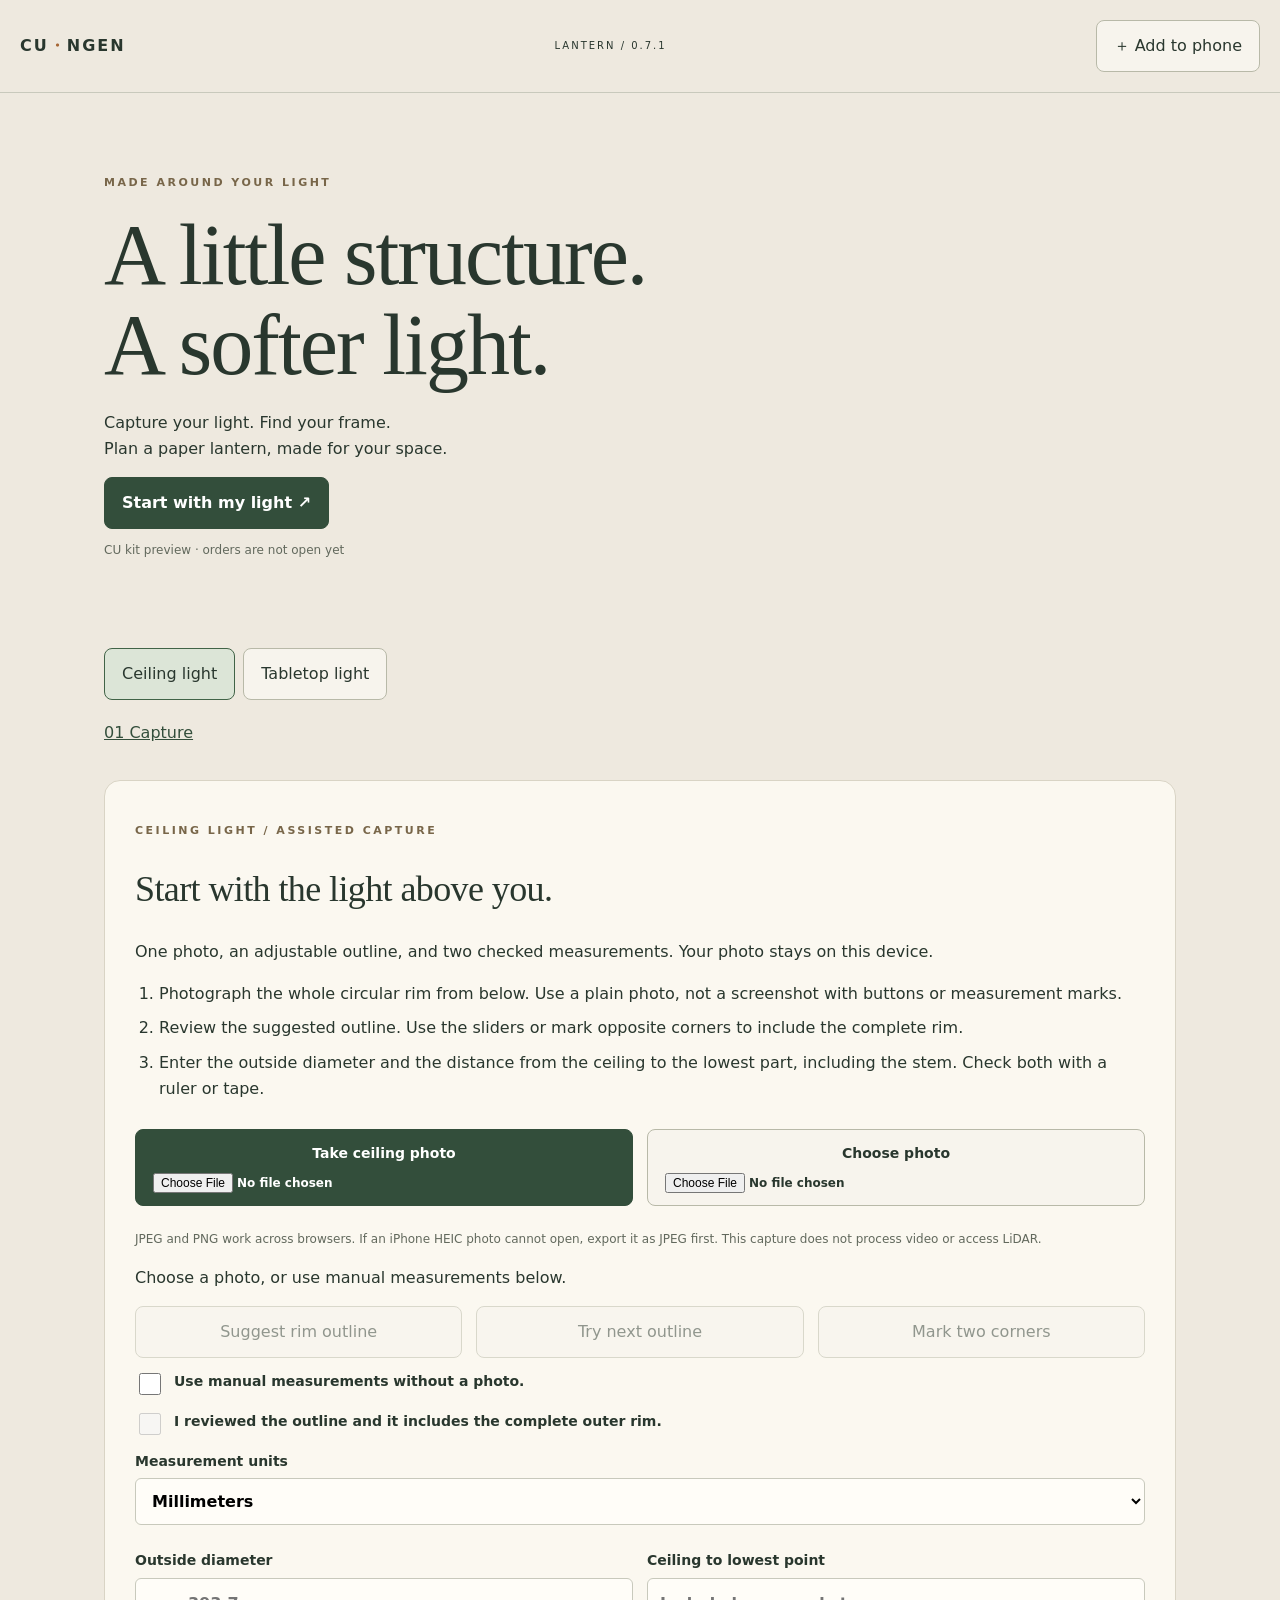
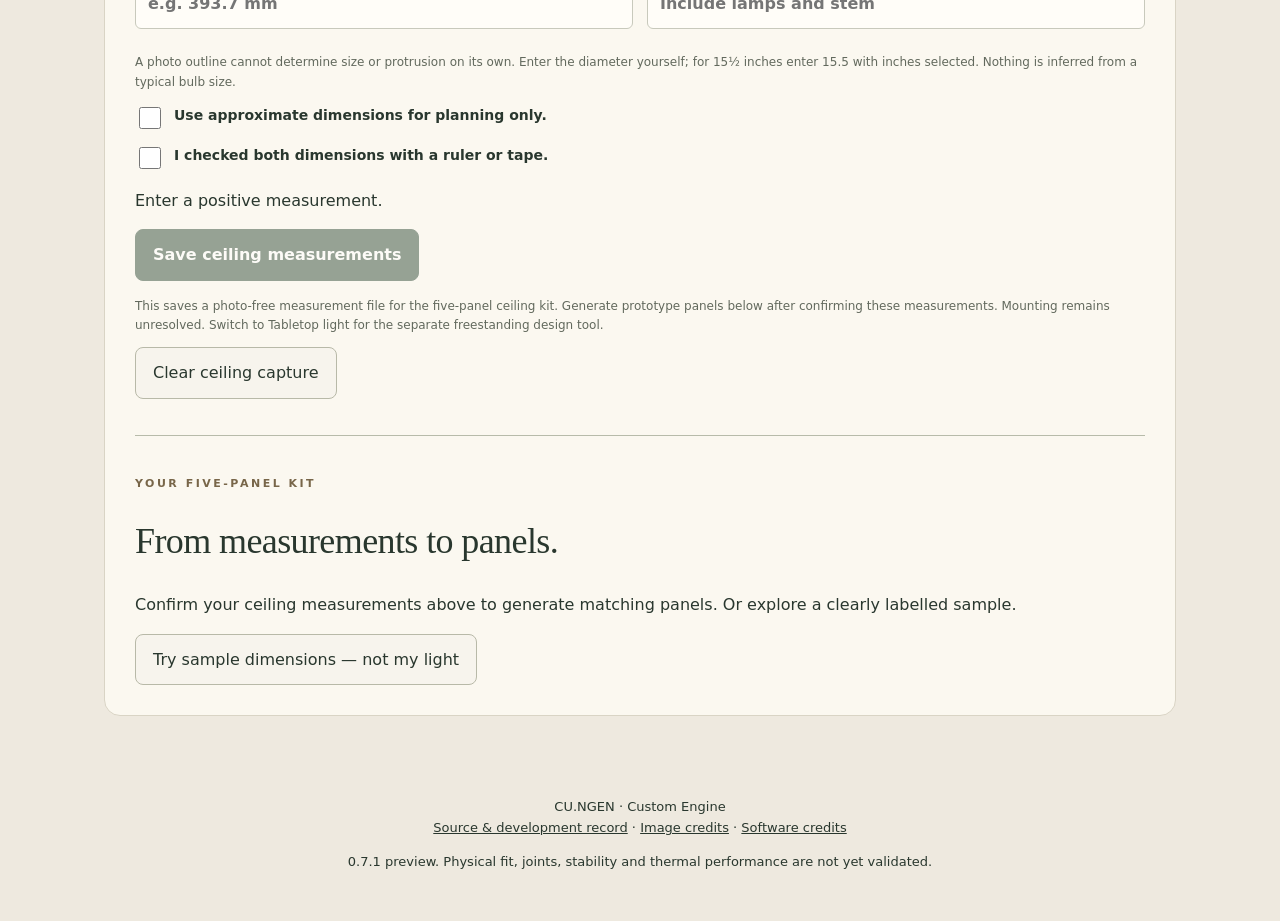
==== commit 1eef7bc1: "Verify nine-inch planning exports and fix guide provenance and parts list" ====
--- a/mobile/index.html
+++ b/mobile/index.html
@@ -1,5 +1,5 @@
 <!doctype html><html lang="en"><head><meta charset="utf-8"><meta name="viewport" content="width=device-width,initial-scale=1,viewport-fit=cover"><meta name="theme-color" content="#eee9df"><meta name="apple-mobile-web-app-capable" content="yes"><meta name="apple-mobile-web-app-title" content="CU Lantern"><link rel="manifest" href="manifest.webmanifest"><link rel="icon" href="icon.svg"><link rel="apple-touch-icon" href="icon-180.png"><link rel="stylesheet" href="mobile.css"><title>CU · A light of your own</title></head><body>
-<header><a href="#home" class="brand">CU<span>・</span>NGEN</a><span>LANTERN / 0.7</span><button id="installHelp" aria-label="Install on iPhone">＋ Add to phone</button></header>
+<header><a href="#home" class="brand">CU<span>・</span>NGEN</a><span>LANTERN / 0.7.1</span><button id="installHelp" aria-label="Install on iPhone">＋ Add to phone</button></header>
 <main id="home"><section class="hero"><p class="eyebrow">MADE AROUND YOUR LIGHT</p><h1>A little structure.<br>A softer light.</h1><p>Capture your light. Find your frame.<br>Plan a paper lantern, made for your space.</p><a class="button" href="#ceilingCapture">Start with my light ↗</a><p class="fine">CU kit preview · orders are not open yet</p></section>
 <div class="capture-tabs" role="group" aria-label="Light placement"><button id="modeCeiling" aria-pressed="true">Ceiling light</button><button id="modeTabletop" aria-pressed="false">Tabletop light</button></div><nav aria-label="Design steps"><a href="#ceilingCapture">01 Capture</a><a id="tabletopChoose" href="#collection" hidden>02 Choose</a><a id="tabletopKit" href="#kit" hidden>03 Your kit</a></nav>
 <section id="ceilingCapture" class="panel">
@@ -17,6 +17,7 @@
 <label>Measurement units<select id="scanUnit"><option value="mm">Millimeters</option><option value="in">Inches (decimal)</option></select></label>
 <div class="row"><label>Outside diameter<input id="scanDiameter" type="number" min="0" step="any" inputmode="decimal" placeholder="e.g. 393.7 mm"></label><label>Ceiling to lowest point<input id="scanProjection" type="number" min="0" step="any" inputmode="decimal" placeholder="Include lamps and stem"></label></div>
 <p class="fine">A photo outline cannot determine size or protrusion on its own. Enter the diameter yourself; for 15½ inches enter 15.5 with inches selected. Nothing is inferred from a typical bulb size.</p>
+<label class="check"><input id="scanPlanning" type="checkbox">Use approximate dimensions for planning only.</label>
 <label class="check"><input id="scanConfirmed" type="checkbox">I checked both dimensions with a ruler or tape.</label>
 <p id="scanValidation" role="status">Enter both dimensions to prepare your capture.</p>
 <button id="scanSave" class="button" disabled>Save ceiling measurements</button>
@@ -52,7 +53,7 @@
 <details id="breakdown"><summary>See price breakdown</summary><div id="lines"></div><p>CU fee: 10% of materials + fabrication + packaging + handling. Shipping and tax are added separately. The fee is included in the displayed estimate.</p><details><summary>Builder quote inputs</summary><p>These are local planning inputs, not a CU-issued quote. Empty means not quoted; zero must mean actually free.</p><div id="costInputs"></div></details></details>
 <p class="fine">Kit-package export unlocks after you confirm all three measurements with a ruler. Photo estimates alone cannot establish fabrication dimensions.</p><div id="readiness"></div><button class="button" id="review">Review my kit</button><div class="actions"><button id="save">Save project</button><label class="library">Open project<input id="open" type="file" accept="application/json,.json"></label><button id="instructions">Download complete kit package</button></div>
 <p class="fine">Your photos stay on this device and are discarded when the page closes. Projects contain dimensions and quote inputs, not photos. No payment or personal address is collected.</p></section>
-</main><footer>CU.NGEN · Custom Engine<br><a href="https://github.com/JonnyFaeth/CU.NGEN">Source & development record</a> · <a href="ASSETS.md">Image credits</a> · <a href="THIRD-PARTY.md">Software credits</a><p>0.7 preview. Physical fit, joints, stability and thermal performance are not yet validated.</p></footer>
+</main><footer>CU.NGEN · Custom Engine<br><a href="https://github.com/JonnyFaeth/CU.NGEN">Source & development record</a> · <a href="ASSETS.md">Image credits</a> · <a href="THIRD-PARTY.md">Software credits</a><p>0.7.1 preview. Physical fit, joints, stability and thermal performance are not yet validated.</p></footer>
 <dialog id="orderDialog"><button id="closeOrder" class="close" aria-label="Close kit review">×</button><p class="eyebrow">YOUR KIT REVIEW</p><h2>Made for your light.</h2><div id="orderSummary"></div><p><strong>Orders are not open yet.</strong> Saving this specification does not place an order or reserve a price. CU still needs a payment account, verified supplier quotes, fabrication and fulfillment.</p><button id="downloadRequest" class="button">Download kit specification</button></dialog>
 <dialog id="installDialog"><button id="closeInstall" class="close" aria-label="Close installation help">×</button><h2>Keep CU on your iPhone.</h2><ol><li>Open this hosted link in Safari and sign in if prompted.</li><li>Tap Share, then Add to Home Screen.</li><li>Open CU Lantern from its icon.</li></ol><p>This is a web app, not an App Store download. Installation and camera behavior still need testing on your iPhone 16 Pro. The app caches its interface where supported; supplier links require internet.</p></dialog><div id="notice" role="status"></div>
 <script src="engine.js"></script><script src="view.js"></script><script src="measurement.js"></script><script src="commerce.js"></script><script src="kit.js"></script><script src="mobile.js"></script><script src="scan.js"></script><script src="panels.js"></script><script src="panels-ui.js"></script><script src="scan-ui.js"></script></body></html>
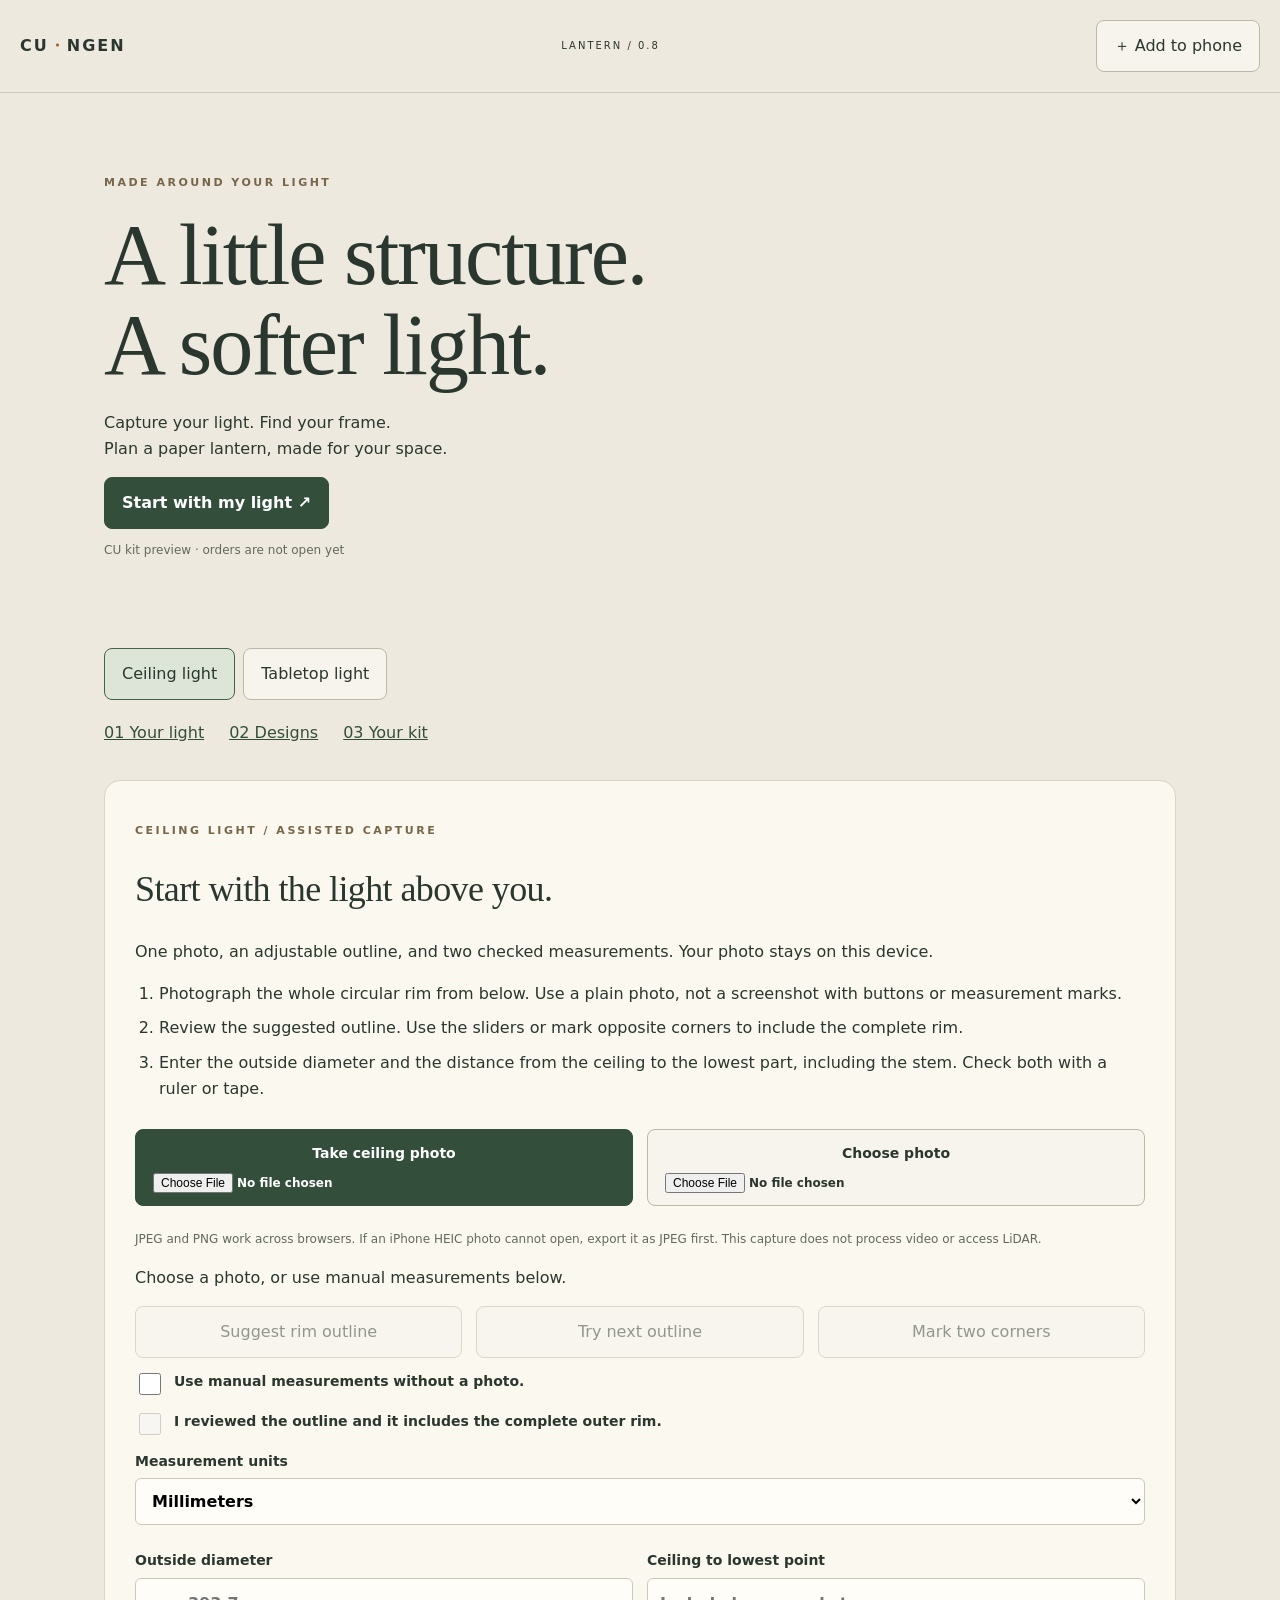
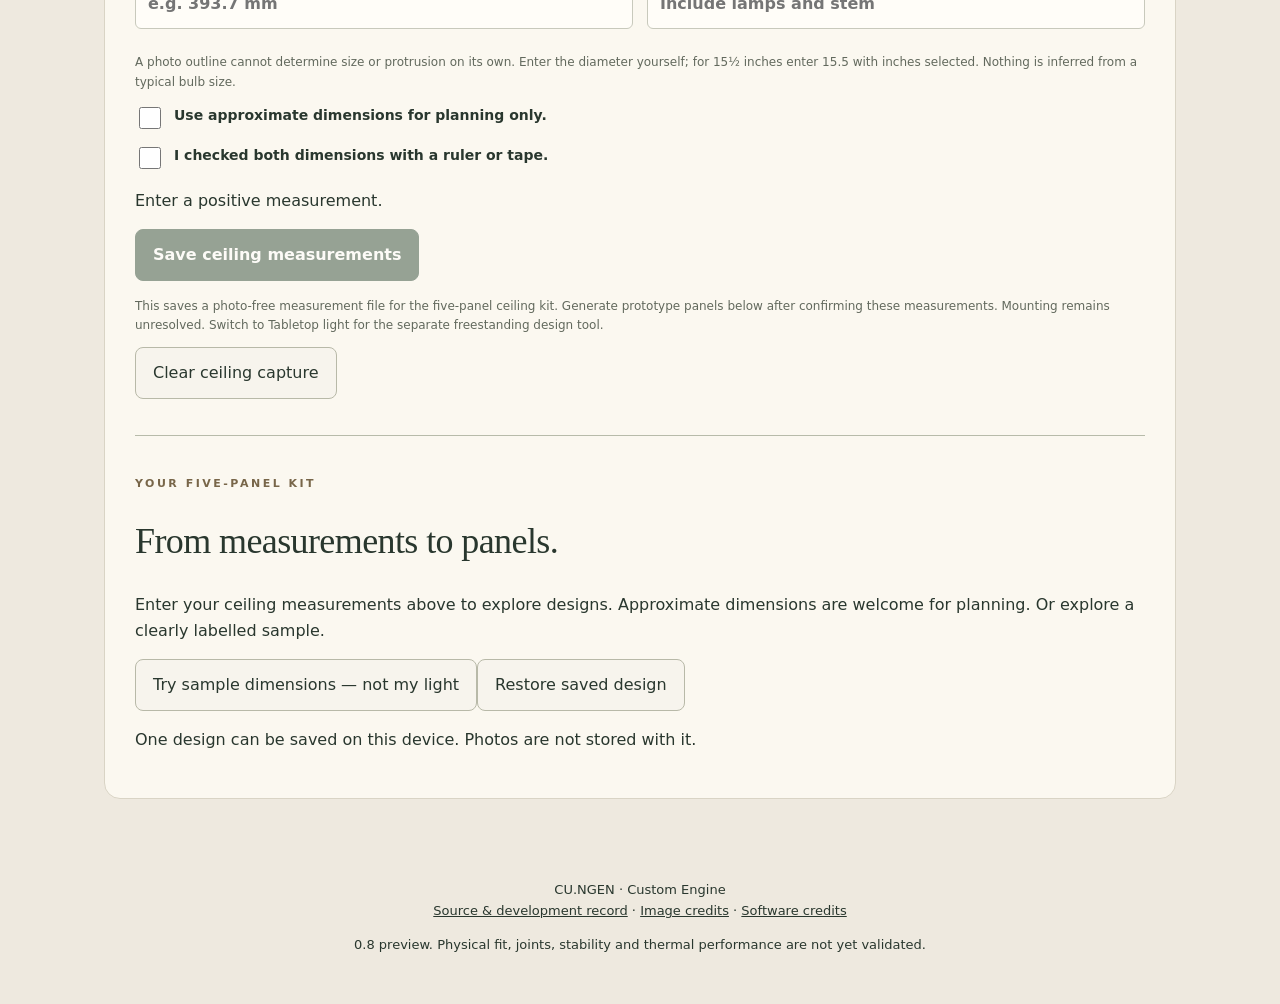
==== commit 908cf749: "Build guided ceiling design comparison, saved projects and quote-review packages" ====
--- a/mobile/index.html
+++ b/mobile/index.html
@@ -1,7 +1,7 @@
 <!doctype html><html lang="en"><head><meta charset="utf-8"><meta name="viewport" content="width=device-width,initial-scale=1,viewport-fit=cover"><meta name="theme-color" content="#eee9df"><meta name="apple-mobile-web-app-capable" content="yes"><meta name="apple-mobile-web-app-title" content="CU Lantern"><link rel="manifest" href="manifest.webmanifest"><link rel="icon" href="icon.svg"><link rel="apple-touch-icon" href="icon-180.png"><link rel="stylesheet" href="mobile.css"><title>CU · A light of your own</title></head><body>
-<header><a href="#home" class="brand">CU<span>・</span>NGEN</a><span>LANTERN / 0.7.1</span><button id="installHelp" aria-label="Install on iPhone">＋ Add to phone</button></header>
+<header><a href="#home" class="brand">CU<span>・</span>NGEN</a><span>LANTERN / 0.8</span><button id="installHelp" aria-label="Install on iPhone">＋ Add to phone</button></header>
 <main id="home"><section class="hero"><p class="eyebrow">MADE AROUND YOUR LIGHT</p><h1>A little structure.<br>A softer light.</h1><p>Capture your light. Find your frame.<br>Plan a paper lantern, made for your space.</p><a class="button" href="#ceilingCapture">Start with my light ↗</a><p class="fine">CU kit preview · orders are not open yet</p></section>
-<div class="capture-tabs" role="group" aria-label="Light placement"><button id="modeCeiling" aria-pressed="true">Ceiling light</button><button id="modeTabletop" aria-pressed="false">Tabletop light</button></div><nav aria-label="Design steps"><a href="#ceilingCapture">01 Capture</a><a id="tabletopChoose" href="#collection" hidden>02 Choose</a><a id="tabletopKit" href="#kit" hidden>03 Your kit</a></nav>
+<div class="capture-tabs" role="group" aria-label="Light placement"><button id="modeCeiling" aria-pressed="true">Ceiling light</button><button id="modeTabletop" aria-pressed="false">Tabletop light</button></div><nav aria-label="Design steps"><a href="#ceilingCapture">01 Your light</a><a href="#ceilingChoices">02 Designs</a><a href="#ceilingReview">03 Your kit</a><a id="tabletopChoose" href="#collection" hidden>02 Choose</a><a id="tabletopKit" href="#kit" hidden>03 Your kit</a></nav>
 <section id="ceilingCapture" class="panel">
 <p class="eyebrow">CEILING LIGHT / ASSISTED CAPTURE</p><h2>Start with the light above you.</h2>
 <p>One photo, an adjustable outline, and two checked measurements. Your photo stays on this device.</p>
@@ -24,17 +24,21 @@
 <div id="scanSummary"></div><p class="fine">This saves a photo-free measurement file for the five-panel ceiling kit. Generate prototype panels below after confirming these measurements. Mounting remains unresolved. Switch to Tabletop light for the separate freestanding design tool.</p>
 <button id="scanReset">Clear ceiling capture</button><div id="ceilingDesign" class="panel-workspace">
 <p class="eyebrow">YOUR FIVE-PANEL KIT</p><h2>From measurements to panels.</h2>
-<p id="panelIntro">Confirm your ceiling measurements above to generate matching panels. Or explore a clearly labelled sample.</p>
-<button id="panelDemo">Try sample dimensions — not my light</button>
+<p id="panelIntro">Enter your ceiling measurements above to explore designs. Approximate dimensions are welcome for planning. Or explore a clearly labelled sample.</p>
+<button id="panelDemo">Try sample dimensions — not my light</button><button id="restoreCeiling">Restore saved design</button>
+<p id="ceilingSaveStatus" role="status">One design can be saved on this device. Photos are not stored with it.</p>
 <div id="panelControls" hidden>
 <p id="panelMode" role="status"></p>
+<section id="ceilingChoices"><p class="eyebrow">02 / FIND YOUR STYLE</p><h2>One light. Three directions.</h2><p>Choose a pattern, then adjust the proportions below. These are geometric previews, not simulations of light output.</p><div id="ceilingCards" class="ceiling-cards"></div><p class="fine">Material subtotals can match across styles. Cutting labor is still unquoted and may differ.</p></section>
+<div class="actions"><button id="saveCeiling">Save this design</button></div>
 <label>Wood sourcing option<select id="panelStock"><option value="square">MakerStock B/BB · 24 × 24 in · $9.99/sheet</option><option value="long">MakerStock B/BB · 24 × 48 in · $31.99/sheet</option><option value="custom">Custom stock / supplier quote</option></select></label><p class="fine">Nominal 3 mm sourcing candidates, checked October 20, 2026. Stock planning subtracts the supplier’s 4.7752 mm size tolerance, then leaves 8 mm edge margins. Confirm actual thickness and machine fit before cutting. Shipping remains unquoted; the supplier advertises $12 per qualifying wood box.</p>
 <div class="row"><label>Pattern<select id="panelStyle"><option value="horizontal">Horizontal ribs</option><option value="plain">Plain windows</option><option value="stepped">Stepped windows</option></select></label><label>Measured wood thickness · mm<input id="panelThickness" type="number" min="2" max="6" step="0.01" value="3"></label></div>
 <div class="row"><label>Side spacing · mm<input id="panelClearance" type="number" min="10" max="100" value="25"></label><label>Bottom spacing · mm<input id="panelBottom" type="number" min="10" max="100" value="25"></label></div>
 <details><summary>Joint fit and stock</summary><p>Laser-cut plywood only. Enter actual measured thickness. Slot allowance is the total extra slot width and length, not per-side clearance. Cut the coupon before full panels. These files specify finished boundaries; the shop must apply its calibrated laser kerf compensation in CAM.</p><label>Total slot allowance · mm<input id="panelFit" type="number" value="0.15" min="0" max="0.6" step="0.01"></label><div class="row"><label>Usable wood sheet width · mm<input id="panelSheetW" type="number" value="604.8248" min="100" max="2500" step="any"></label><label>Usable wood sheet height · mm<input id="panelSheetH" type="number" value="604.8248" min="100" max="2500" step="any"></label></div><p>Changing sheet size requires a new matching supplier price below. Panel nesting uses 8 mm edge margins and 5 mm separation, without rotation. Router reliefs and machine-specific G-code are not provided.</p></details>
 <p id="panelError" role="alert"></p><div id="panelResult"></div>
-<details><summary>See parts cost breakdown</summary><div id="panelCosts"></div><p>Includes CU’s 10% fee on known kit costs; shipping and tax are separate. This is an incomplete planning estimate, not a purchasable kit.</p><p>References checked October 20, 2026: <a href="https://makerstock.com/products/baltic-birch-plywood?variant=42110553129057" target="_blank" rel="noopener">24 × 24 inch plywood, $21.06/sheet</a>; <a href="https://www.eshoji.com/kozo-mulberry-paper-off-white/" target="_blank" rel="noopener">37 inch × 11 ft 9 inch Kozo paper, $39.99/roll</a>. Confirm stock, actual dimensions and delivered prices. No bulk discounts assumed.</p><details><summary>Enter supplier quotes</summary><div id="panelCostInputs"></div></details></details>
-<div id="panelDownloads" class="actions"></div>
+<details><summary>See parts cost breakdown</summary><div id="panelCosts"></div><p>Includes CU’s 10% fee on known kit costs; shipping and tax are separate. This is an incomplete planning estimate, not a purchasable kit.</p><p>References checked October 20, 2026: <a href="https://makerstock.com/products/baltic-birch-plywood?variant=42110553129057" target="_blank" rel="noopener">24 × 24 inch plywood, $9.99/sheet</a>; <a href="https://www.eshoji.com/kozo-mulberry-paper-off-white/" target="_blank" rel="noopener">37 inch × 11 ft 9 inch Kozo paper, $39.99/roll</a>. Confirm stock, actual dimensions and delivered prices. No bulk discounts assumed.</p><details><summary>Enter supplier quotes</summary><div id="panelCostInputs"></div></details></details>
+<section id="ceilingReview" class="kit-review"><p class="eyebrow">03 / YOUR CU KIT</p><h2>Your design, ready for review.</h2><p>Five cut wooden panels, five paper inserts and illustrated assembly guidance. CU must confirm the attachment and complete delivered price before offering this as an orderable kit.</p><div id="ceilingReviewSummary"></div><p><strong>Design review stage.</strong> CU handles fixture compatibility, mounting, fabrication and fulfillment checks. You do not need model numbers to explore designs.</p><div class="actions"><button id="prepareCeilingReview" class="button">Prepare quote request</button><button disabled>Checkout not yet available</button></div><p id="ceilingRequestStatus" role="status">Download a review package to share with CU or a fabricator. Nothing is sent automatically, no payment is taken and no order is placed.</p></section>
+<details><summary>Prototype files and assembly guide</summary><div id="panelDownloads" class="actions"></div></details>
 <p class="fine">Exactly five enclosure pieces. Fit coupon pieces are separate test scraps. Mounting is unresolved; no ceiling hardware is drawn. A physical joint test and assembled fit check are still required.</p>
 </div></div>
 </section>
@@ -53,7 +57,7 @@
 <details id="breakdown"><summary>See price breakdown</summary><div id="lines"></div><p>CU fee: 10% of materials + fabrication + packaging + handling. Shipping and tax are added separately. The fee is included in the displayed estimate.</p><details><summary>Builder quote inputs</summary><p>These are local planning inputs, not a CU-issued quote. Empty means not quoted; zero must mean actually free.</p><div id="costInputs"></div></details></details>
 <p class="fine">Kit-package export unlocks after you confirm all three measurements with a ruler. Photo estimates alone cannot establish fabrication dimensions.</p><div id="readiness"></div><button class="button" id="review">Review my kit</button><div class="actions"><button id="save">Save project</button><label class="library">Open project<input id="open" type="file" accept="application/json,.json"></label><button id="instructions">Download complete kit package</button></div>
 <p class="fine">Your photos stay on this device and are discarded when the page closes. Projects contain dimensions and quote inputs, not photos. No payment or personal address is collected.</p></section>
-</main><footer>CU.NGEN · Custom Engine<br><a href="https://github.com/JonnyFaeth/CU.NGEN">Source & development record</a> · <a href="ASSETS.md">Image credits</a> · <a href="THIRD-PARTY.md">Software credits</a><p>0.7.1 preview. Physical fit, joints, stability and thermal performance are not yet validated.</p></footer>
+</main><footer>CU.NGEN · Custom Engine<br><a href="https://github.com/JonnyFaeth/CU.NGEN">Source & development record</a> · <a href="ASSETS.md">Image credits</a> · <a href="THIRD-PARTY.md">Software credits</a><p>0.8 preview. Physical fit, joints, stability and thermal performance are not yet validated.</p></footer>
 <dialog id="orderDialog"><button id="closeOrder" class="close" aria-label="Close kit review">×</button><p class="eyebrow">YOUR KIT REVIEW</p><h2>Made for your light.</h2><div id="orderSummary"></div><p><strong>Orders are not open yet.</strong> Saving this specification does not place an order or reserve a price. CU still needs a payment account, verified supplier quotes, fabrication and fulfillment.</p><button id="downloadRequest" class="button">Download kit specification</button></dialog>
 <dialog id="installDialog"><button id="closeInstall" class="close" aria-label="Close installation help">×</button><h2>Keep CU on your iPhone.</h2><ol><li>Open this hosted link in Safari and sign in if prompted.</li><li>Tap Share, then Add to Home Screen.</li><li>Open CU Lantern from its icon.</li></ol><p>This is a web app, not an App Store download. Installation and camera behavior still need testing on your iPhone 16 Pro. The app caches its interface where supported; supplier links require internet.</p></dialog><div id="notice" role="status"></div>
-<script src="engine.js"></script><script src="view.js"></script><script src="measurement.js"></script><script src="commerce.js"></script><script src="kit.js"></script><script src="mobile.js"></script><script src="scan.js"></script><script src="panels.js"></script><script src="panels-ui.js"></script><script src="scan-ui.js"></script></body></html>
+<script src="engine.js"></script><script src="view.js"></script><script src="measurement.js"></script><script src="commerce.js"></script><script src="kit.js"></script><script src="mobile.js"></script><script src="scan.js"></script><script src="panels.js"></script><script src="journey.js"></script><script src="panels-ui.js"></script><script src="scan-ui.js"></script></body></html>
--- a/mobile/mobile.css
+++ b/mobile/mobile.css
@@ -5,3 +5,5 @@
 [hidden]{display:none!important}
 
 .panel-workspace{border-top:1px solid #b7bbaa;margin-top:36px;padding-top:28px}.panel-grid{display:grid;grid-template-columns:repeat(auto-fit,minmax(140px,1fr));gap:16px}.panel-grid article{padding:12px;background:#f9f6ef;border-radius:10px}.panel-grid svg{width:100%;height:150px}.panel-grid svg path{stroke-width:1.5}#panelResult>svg{width:100%;max-height:380px}#panelMode{padding:12px;background:#f6e5bd;border-radius:8px}
+
+.ceiling-cards{display:grid;grid-template-columns:repeat(3,minmax(0,1fr));gap:16px}.ceiling-card{padding:18px;border:2px solid #ded9cb;border-radius:14px;background:#f2eee3}.ceiling-card.chosen{border-color:#416347;background:#e8eddf}.ceiling-card svg{width:100%;height:210px}.ceiling-card button{width:100%}.ceiling-card p{font-size:14px}.kit-review{padding:24px;border:1px solid #c7cebb;border-radius:12px;background:#edf0e5;margin-top:28px}nav{flex-wrap:wrap}#ceilingReviewSummary{font-weight:600;margin:16px 0}@media(max-width:700px){.ceiling-cards{grid-template-columns:1fr}.ceiling-card svg{height:180px}.kit-review{padding:16px}}
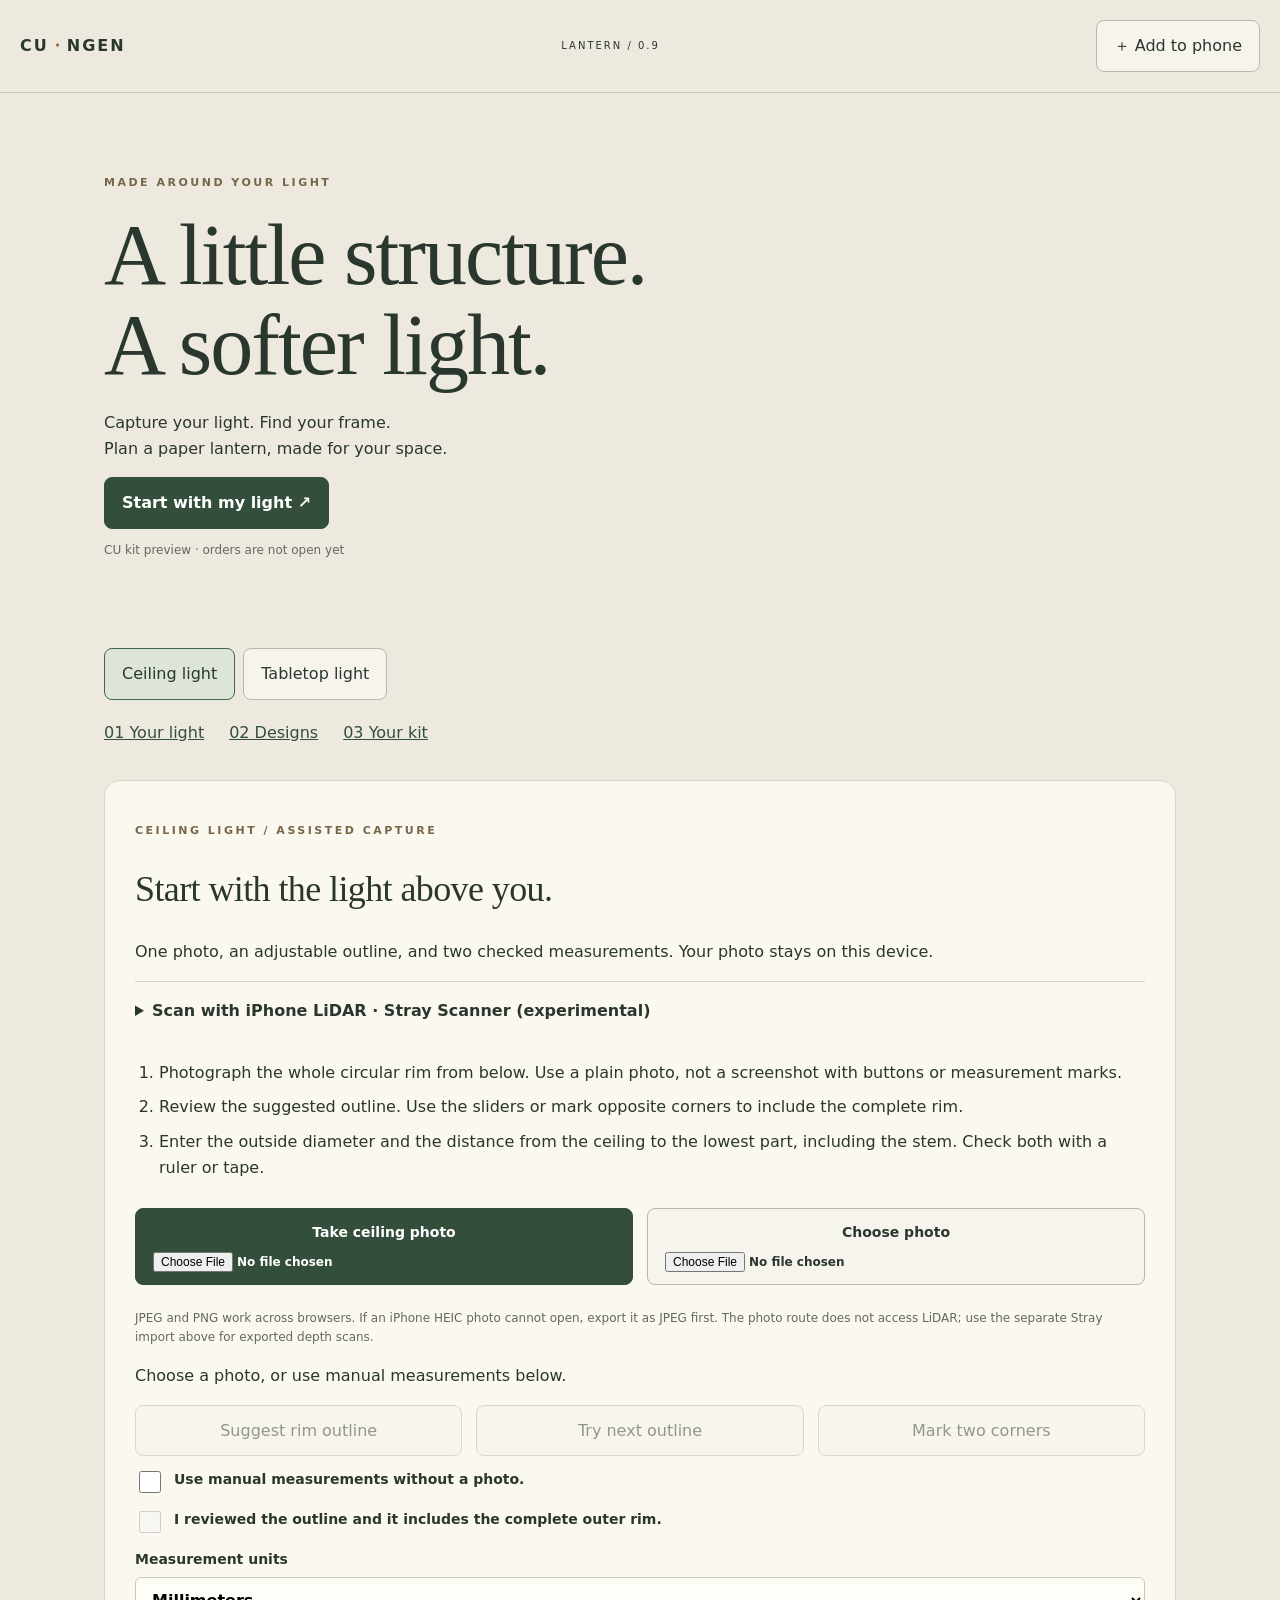
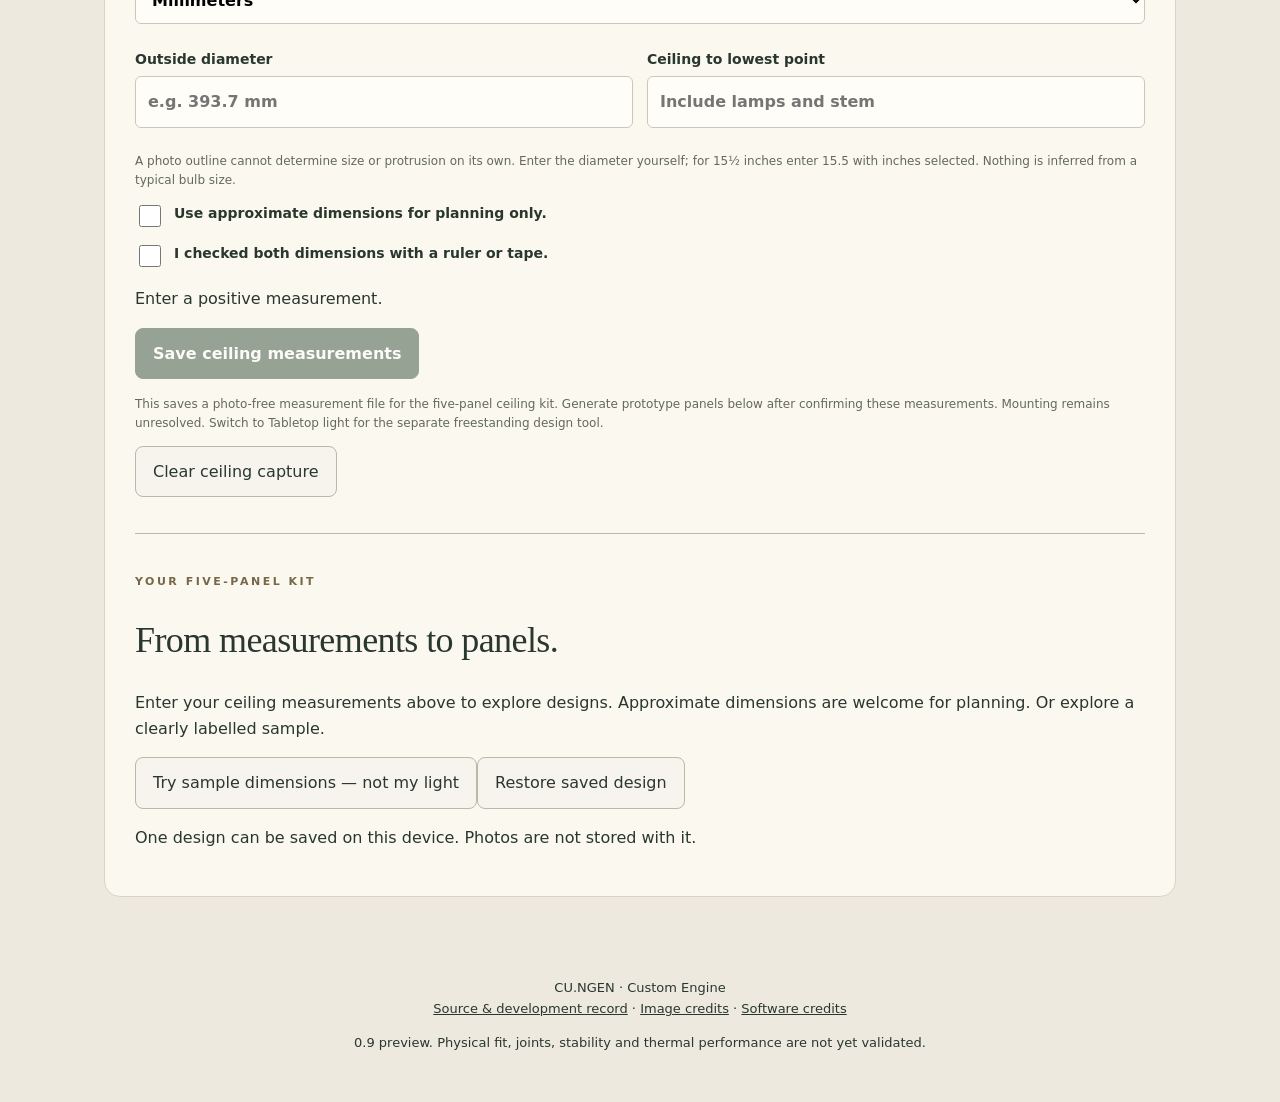
==== commit fc3b60f6: "Add experimental Stray Scanner depth import and guided fixture measurement" ====
--- a/mobile/index.html
+++ b/mobile/index.html
@@ -1,13 +1,25 @@
 <!doctype html><html lang="en"><head><meta charset="utf-8"><meta name="viewport" content="width=device-width,initial-scale=1,viewport-fit=cover"><meta name="theme-color" content="#eee9df"><meta name="apple-mobile-web-app-capable" content="yes"><meta name="apple-mobile-web-app-title" content="CU Lantern"><link rel="manifest" href="manifest.webmanifest"><link rel="icon" href="icon.svg"><link rel="apple-touch-icon" href="icon-180.png"><link rel="stylesheet" href="mobile.css"><title>CU · A light of your own</title></head><body>
-<header><a href="#home" class="brand">CU<span>・</span>NGEN</a><span>LANTERN / 0.8</span><button id="installHelp" aria-label="Install on iPhone">＋ Add to phone</button></header>
+<header><a href="#home" class="brand">CU<span>・</span>NGEN</a><span>LANTERN / 0.9</span><button id="installHelp" aria-label="Install on iPhone">＋ Add to phone</button></header>
 <main id="home"><section class="hero"><p class="eyebrow">MADE AROUND YOUR LIGHT</p><h1>A little structure.<br>A softer light.</h1><p>Capture your light. Find your frame.<br>Plan a paper lantern, made for your space.</p><a class="button" href="#ceilingCapture">Start with my light ↗</a><p class="fine">CU kit preview · orders are not open yet</p></section>
 <div class="capture-tabs" role="group" aria-label="Light placement"><button id="modeCeiling" aria-pressed="true">Ceiling light</button><button id="modeTabletop" aria-pressed="false">Tabletop light</button></div><nav aria-label="Design steps"><a href="#ceilingCapture">01 Your light</a><a href="#ceilingChoices">02 Designs</a><a href="#ceilingReview">03 Your kit</a><a id="tabletopChoose" href="#collection" hidden>02 Choose</a><a id="tabletopKit" href="#kit" hidden>03 Your kit</a></nav>
 <section id="ceilingCapture" class="panel">
 <p class="eyebrow">CEILING LIGHT / ASSISTED CAPTURE</p><h2>Start with the light above you.</h2>
 <p>One photo, an adjustable outline, and two checked measurements. Your photo stays on this device.</p>
+<details id="strayImport"><summary>Scan with iPhone LiDAR · Stray Scanner (experimental)</summary>
+<p>Use the free <a href="https://apps.apple.com/us/app/stray-scanner/id1557051662" target="_blank" rel="noopener">Stray Scanner iPhone app</a>, then bring its exported depth files here. CU does not access LiDAR directly in Safari. No scan is uploaded.</p>
+<ol><li>Record a short, steady view of the entire light and surrounding flat ceiling. Include the lowest stem. Avoid glare; capture a second recording for comparison.</li><li>Export the recording to Files and unzip it if needed. Choose a numbered PNG in <strong>depth</strong>, the matching number in <strong>confidence</strong>, plus <strong>odometry.csv</strong> and <strong>rgb.mp4</strong> from that same recording.</li><li>Open the scan and follow seven point prompts. This is a depth map, not a normal photo: nearer surfaces are orange, farther surfaces blue, low-confidence areas gray. If you cannot distinguish the rim or stem, use the photo/manual route instead.</li></ol>
+<p class="fine">Requires an export with per-frame calibration columns (Stray 1.4 source format). Older exports are rejected rather than assigned guessed calibration. Video is used locally for its image dimensions. We do not fuse frames or correct lens distortion in this first adapter.</p>
+<div class="row"><label>Depth PNG<input id="strayDepth" type="file" accept=".png"></label><label>Matching confidence PNG<input id="strayConfidence" type="file" accept=".png"></label></div>
+<div class="row"><label>odometry.csv<input id="strayOdometry" type="file" accept=".csv"></label><label>Original rgb.mp4<input id="strayVideo" type="file" accept=".mp4,video/mp4"></label></div>
+<button id="strayLoad">Open depth scan</button>
+<canvas id="strayCanvas" width="256" height="192" hidden aria-label="Depth map: tap the seven prompted measurement points" style="width:100%;max-width:768px;height:auto;image-rendering:pixelated;touch-action:manipulation"></canvas>
+<p id="strayStatus" role="status">Select four files from one recording. Scan accuracy has not yet been tested on a real fixture.</p>
+<div class="actions"><button id="strayUndo">Undo point</button><button id="strayRestart">Restart points</button><button id="strayApply" disabled>Use scan planning estimate</button></div>
+<p class="fine">Thin stems, reflective glass and missing surfaces can produce an undersized estimate. Four ceiling points must lie on the same flat ceiling. Choose rim endpoints across its center. Check both dimensions before fabrication; scan estimates do not unlock ordering.</p>
+</details>
 <ol class="scan-steps"><li>Photograph the whole circular rim from below. Use a plain photo, not a screenshot with buttons or measurement marks.</li><li>Review the suggested outline. Use the sliders or mark opposite corners to include the complete rim.</li><li>Enter the outside diameter and the distance from the ceiling to the lowest part, including the stem. Check both with a ruler or tape.</li></ol>
 <div class="row"><label class="camera">Take ceiling photo<input id="scanCamera" type="file" accept="image/*" capture="environment"></label><label class="library">Choose photo<input id="scanPhoto" type="file" accept="image/*"></label></div>
-<p class="fine">JPEG and PNG work across browsers. If an iPhone HEIC photo cannot open, export it as JPEG first. This capture does not process video or access LiDAR.</p>
+<p class="fine">JPEG and PNG work across browsers. If an iPhone HEIC photo cannot open, export it as JPEG first. The photo route does not access LiDAR; use the separate Stray import above for exported depth scans.</p>
 <canvas id="scanCanvas" width="800" height="600" aria-label="Ceiling fixture photo and adjustable outline"></canvas>
 <p id="scanStatus" role="status">Choose a photo, or use manual measurements below.</p>
 <div class="row"><button id="scanSuggest" disabled>Suggest rim outline</button><button id="scanNext" disabled>Try next outline</button><button id="scanMark" disabled>Mark two corners</button></div>
@@ -57,7 +69,7 @@
 <details id="breakdown"><summary>See price breakdown</summary><div id="lines"></div><p>CU fee: 10% of materials + fabrication + packaging + handling. Shipping and tax are added separately. The fee is included in the displayed estimate.</p><details><summary>Builder quote inputs</summary><p>These are local planning inputs, not a CU-issued quote. Empty means not quoted; zero must mean actually free.</p><div id="costInputs"></div></details></details>
 <p class="fine">Kit-package export unlocks after you confirm all three measurements with a ruler. Photo estimates alone cannot establish fabrication dimensions.</p><div id="readiness"></div><button class="button" id="review">Review my kit</button><div class="actions"><button id="save">Save project</button><label class="library">Open project<input id="open" type="file" accept="application/json,.json"></label><button id="instructions">Download complete kit package</button></div>
 <p class="fine">Your photos stay on this device and are discarded when the page closes. Projects contain dimensions and quote inputs, not photos. No payment or personal address is collected.</p></section>
-</main><footer>CU.NGEN · Custom Engine<br><a href="https://github.com/JonnyFaeth/CU.NGEN">Source & development record</a> · <a href="ASSETS.md">Image credits</a> · <a href="THIRD-PARTY.md">Software credits</a><p>0.8 preview. Physical fit, joints, stability and thermal performance are not yet validated.</p></footer>
+</main><footer>CU.NGEN · Custom Engine<br><a href="https://github.com/JonnyFaeth/CU.NGEN">Source & development record</a> · <a href="ASSETS.md">Image credits</a> · <a href="THIRD-PARTY.md">Software credits</a><p>0.9 preview. Physical fit, joints, stability and thermal performance are not yet validated.</p></footer>
 <dialog id="orderDialog"><button id="closeOrder" class="close" aria-label="Close kit review">×</button><p class="eyebrow">YOUR KIT REVIEW</p><h2>Made for your light.</h2><div id="orderSummary"></div><p><strong>Orders are not open yet.</strong> Saving this specification does not place an order or reserve a price. CU still needs a payment account, verified supplier quotes, fabrication and fulfillment.</p><button id="downloadRequest" class="button">Download kit specification</button></dialog>
 <dialog id="installDialog"><button id="closeInstall" class="close" aria-label="Close installation help">×</button><h2>Keep CU on your iPhone.</h2><ol><li>Open this hosted link in Safari and sign in if prompted.</li><li>Tap Share, then Add to Home Screen.</li><li>Open CU Lantern from its icon.</li></ol><p>This is a web app, not an App Store download. Installation and camera behavior still need testing on your iPhone 16 Pro. The app caches its interface where supported; supplier links require internet.</p></dialog><div id="notice" role="status"></div>
-<script src="engine.js"></script><script src="view.js"></script><script src="measurement.js"></script><script src="commerce.js"></script><script src="kit.js"></script><script src="mobile.js"></script><script src="scan.js"></script><script src="panels.js"></script><script src="journey.js"></script><script src="panels-ui.js"></script><script src="scan-ui.js"></script></body></html>
+<script src="engine.js"></script><script src="view.js"></script><script src="measurement.js"></script><script src="commerce.js"></script><script src="kit.js"></script><script src="mobile.js"></script><script src="scan.js"></script><script src="panels.js"></script><script src="journey.js"></script><script src="panels-ui.js"></script><script src="scan-ui.js"></script><script src="stray.js"></script><script src="stray-ui.js"></script></body></html>
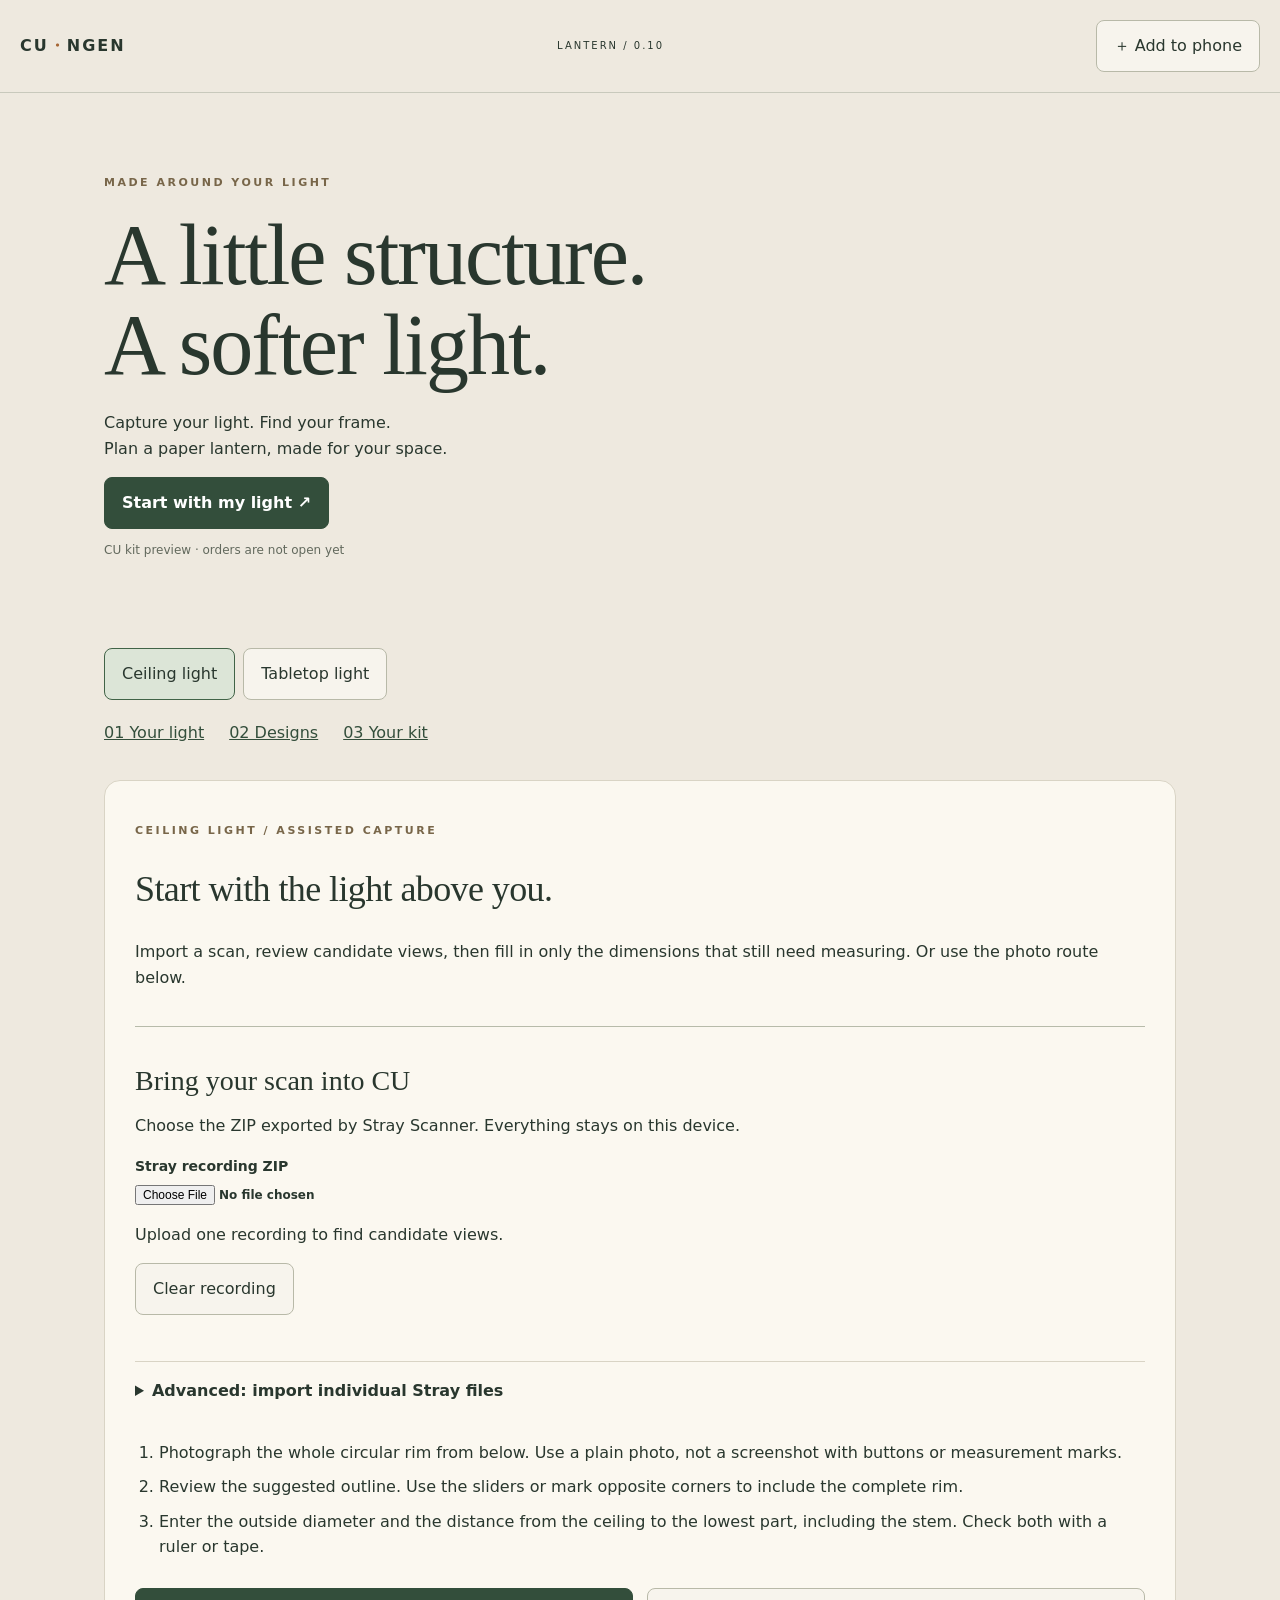
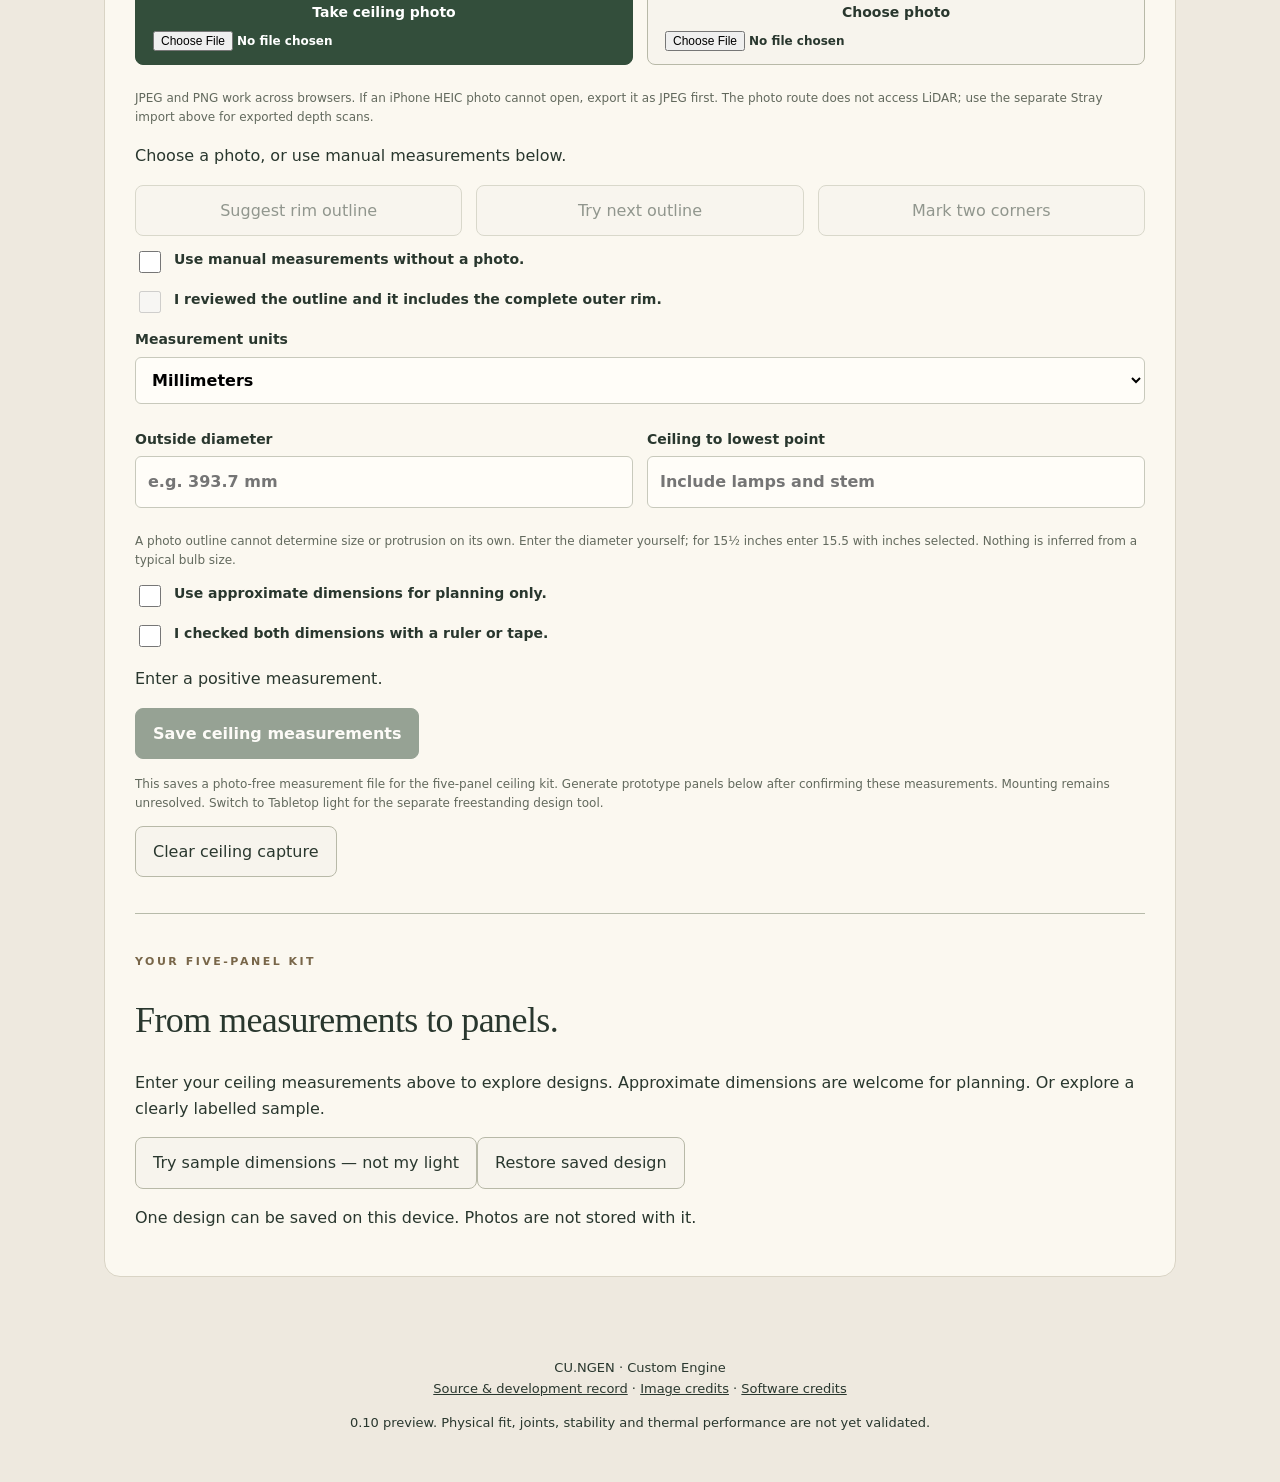
==== commit 5d4fe8b0: "Add single ZIP scan review, candidate ranking and per-dimension fallback" ====
--- a/mobile/index.html
+++ b/mobile/index.html
@@ -1,11 +1,13 @@
 <!doctype html><html lang="en"><head><meta charset="utf-8"><meta name="viewport" content="width=device-width,initial-scale=1,viewport-fit=cover"><meta name="theme-color" content="#eee9df"><meta name="apple-mobile-web-app-capable" content="yes"><meta name="apple-mobile-web-app-title" content="CU Lantern"><link rel="manifest" href="manifest.webmanifest"><link rel="icon" href="icon.svg"><link rel="apple-touch-icon" href="icon-180.png"><link rel="stylesheet" href="mobile.css"><title>CU · A light of your own</title></head><body>
-<header><a href="#home" class="brand">CU<span>・</span>NGEN</a><span>LANTERN / 0.9</span><button id="installHelp" aria-label="Install on iPhone">＋ Add to phone</button></header>
+<header><a href="#home" class="brand">CU<span>・</span>NGEN</a><span>LANTERN / 0.10</span><button id="installHelp" aria-label="Install on iPhone">＋ Add to phone</button></header>
 <main id="home"><section class="hero"><p class="eyebrow">MADE AROUND YOUR LIGHT</p><h1>A little structure.<br>A softer light.</h1><p>Capture your light. Find your frame.<br>Plan a paper lantern, made for your space.</p><a class="button" href="#ceilingCapture">Start with my light ↗</a><p class="fine">CU kit preview · orders are not open yet</p></section>
 <div class="capture-tabs" role="group" aria-label="Light placement"><button id="modeCeiling" aria-pressed="true">Ceiling light</button><button id="modeTabletop" aria-pressed="false">Tabletop light</button></div><nav aria-label="Design steps"><a href="#ceilingCapture">01 Your light</a><a href="#ceilingChoices">02 Designs</a><a href="#ceilingReview">03 Your kit</a><a id="tabletopChoose" href="#collection" hidden>02 Choose</a><a id="tabletopKit" href="#kit" hidden>03 Your kit</a></nav>
 <section id="ceilingCapture" class="panel">
 <p class="eyebrow">CEILING LIGHT / ASSISTED CAPTURE</p><h2>Start with the light above you.</h2>
-<p>One photo, an adjustable outline, and two checked measurements. Your photo stays on this device.</p>
-<details id="strayImport"><summary>Scan with iPhone LiDAR · Stray Scanner (experimental)</summary>
+<p>Import a scan, review candidate views, then fill in only the dimensions that still need measuring. Or use the photo route below.</p>
+<section id="zipScan" class="panel-workspace"><h3>Bring your scan into CU</h3><p>Choose the ZIP exported by Stray Scanner. Everything stays on this device.</p><label>Stray recording ZIP<input id="zipFile" type="file" accept=".zip,application/zip"></label><p id="zipStatus" role="status">Upload one recording to find candidate views.</p><button id="zipClear">Clear recording</button><div id="zipWorkspace" hidden><p id="zipInfo" class="fine"></p><label>Candidate view<select id="zipFrames"></select></label><div class="row"><div><p>Photo · tap a prompted point</p><canvas id="zipPhoto" width="256" height="192" style="width:100%;height:auto;touch-action:manipulation" aria-label="Candidate photo with measurement points"></canvas></div><div><p>Depth · gray means unreliable</p><canvas id="zipDepth" width="256" height="192" style="width:100%;height:auto;image-rendering:pixelated;touch-action:manipulation" aria-label="Corresponding depth confidence map"></canvas></div></div><p>Mark the prompted points on either image. If a feature is missing or unreliable, skip it. Compare at least two different views. Make sure the photo and depth features line up; do not mark points if they do not.</p><div class="actions"><button id="zipSkip">Skip unreliable point</button><button id="zipUndo">Undo point</button></div><p id="zipComparison" role="status"></p><div class="row"><label id="zipManualDiameterWrap">Measure outside diameter · mm<input id="zipManualDiameter" type="number" min="50" max="1200" step="any" inputmode="decimal"></label><label id="zipManualProjectionWrap">Measure ceiling to lowest point · mm<input id="zipManualProjection" type="number" min="20" max="600" step="any" inputmode="decimal"></label></div><p class="fine">Only dimensions without agreement across views need manual input. Agreement means spread no greater than 10 mm or 5%, whichever is larger; this is a provisional screening rule, not an accuracy guarantee. Planning uses the largest agreeing value, not an average. Thin stems may still be missed in every view.</p><button id="zipApply" disabled>Use these planning dimensions</button></div></section>
+
+<details id="strayImport"><summary>Advanced: import individual Stray files</summary>
 <p>Use the free <a href="https://apps.apple.com/us/app/stray-scanner/id1557051662" target="_blank" rel="noopener">Stray Scanner iPhone app</a>, then bring its exported depth files here. CU does not access LiDAR directly in Safari. No scan is uploaded.</p>
 <ol><li>Record a short, steady view of the entire light and surrounding flat ceiling. Include the lowest stem. Avoid glare; capture a second recording for comparison.</li><li>Export the recording to Files and unzip it if needed. Choose a numbered PNG in <strong>depth</strong>, the matching number in <strong>confidence</strong>, plus <strong>odometry.csv</strong> and <strong>rgb.mp4</strong> from that same recording.</li><li>Open the scan and follow seven point prompts. This is a depth map, not a normal photo: nearer surfaces are orange, farther surfaces blue, low-confidence areas gray. If you cannot distinguish the rim or stem, use the photo/manual route instead.</li></ol>
 <p class="fine">Requires an export with per-frame calibration columns (Stray 1.4 source format). Older exports are rejected rather than assigned guessed calibration. Video is used locally for its image dimensions. We do not fuse frames or correct lens distortion in this first adapter.</p>
@@ -69,7 +71,7 @@
 <details id="breakdown"><summary>See price breakdown</summary><div id="lines"></div><p>CU fee: 10% of materials + fabrication + packaging + handling. Shipping and tax are added separately. The fee is included in the displayed estimate.</p><details><summary>Builder quote inputs</summary><p>These are local planning inputs, not a CU-issued quote. Empty means not quoted; zero must mean actually free.</p><div id="costInputs"></div></details></details>
 <p class="fine">Kit-package export unlocks after you confirm all three measurements with a ruler. Photo estimates alone cannot establish fabrication dimensions.</p><div id="readiness"></div><button class="button" id="review">Review my kit</button><div class="actions"><button id="save">Save project</button><label class="library">Open project<input id="open" type="file" accept="application/json,.json"></label><button id="instructions">Download complete kit package</button></div>
 <p class="fine">Your photos stay on this device and are discarded when the page closes. Projects contain dimensions and quote inputs, not photos. No payment or personal address is collected.</p></section>
-</main><footer>CU.NGEN · Custom Engine<br><a href="https://github.com/JonnyFaeth/CU.NGEN">Source & development record</a> · <a href="ASSETS.md">Image credits</a> · <a href="THIRD-PARTY.md">Software credits</a><p>0.9 preview. Physical fit, joints, stability and thermal performance are not yet validated.</p></footer>
+</main><footer>CU.NGEN · Custom Engine<br><a href="https://github.com/JonnyFaeth/CU.NGEN">Source & development record</a> · <a href="ASSETS.md">Image credits</a> · <a href="THIRD-PARTY.md">Software credits</a><p>0.10 preview. Physical fit, joints, stability and thermal performance are not yet validated.</p></footer>
 <dialog id="orderDialog"><button id="closeOrder" class="close" aria-label="Close kit review">×</button><p class="eyebrow">YOUR KIT REVIEW</p><h2>Made for your light.</h2><div id="orderSummary"></div><p><strong>Orders are not open yet.</strong> Saving this specification does not place an order or reserve a price. CU still needs a payment account, verified supplier quotes, fabrication and fulfillment.</p><button id="downloadRequest" class="button">Download kit specification</button></dialog>
 <dialog id="installDialog"><button id="closeInstall" class="close" aria-label="Close installation help">×</button><h2>Keep CU on your iPhone.</h2><ol><li>Open this hosted link in Safari and sign in if prompted.</li><li>Tap Share, then Add to Home Screen.</li><li>Open CU Lantern from its icon.</li></ol><p>This is a web app, not an App Store download. Installation and camera behavior still need testing on your iPhone 16 Pro. The app caches its interface where supported; supplier links require internet.</p></dialog><div id="notice" role="status"></div>
-<script src="engine.js"></script><script src="view.js"></script><script src="measurement.js"></script><script src="commerce.js"></script><script src="kit.js"></script><script src="mobile.js"></script><script src="scan.js"></script><script src="panels.js"></script><script src="journey.js"></script><script src="panels-ui.js"></script><script src="scan-ui.js"></script><script src="stray.js"></script><script src="stray-ui.js"></script></body></html>
+<script src="engine.js"></script><script src="view.js"></script><script src="measurement.js"></script><script src="commerce.js"></script><script src="kit.js"></script><script src="mobile.js"></script><script src="scan.js"></script><script src="panels.js"></script><script src="journey.js"></script><script src="panels-ui.js"></script><script src="scan-ui.js"></script><script src="stray.js"></script><script src="stray-ui.js"></script><script src="scan-archive.js"></script><script src="scan-archive-ui.js"></script></body></html>
--- a/mobile/mobile.css
+++ b/mobile/mobile.css
@@ -7,3 +7,6 @@
 .panel-workspace{border-top:1px solid #b7bbaa;margin-top:36px;padding-top:28px}.panel-grid{display:grid;grid-template-columns:repeat(auto-fit,minmax(140px,1fr));gap:16px}.panel-grid article{padding:12px;background:#f9f6ef;border-radius:10px}.panel-grid svg{width:100%;height:150px}.panel-grid svg path{stroke-width:1.5}#panelResult>svg{width:100%;max-height:380px}#panelMode{padding:12px;background:#f6e5bd;border-radius:8px}
 
 .ceiling-cards{display:grid;grid-template-columns:repeat(3,minmax(0,1fr));gap:16px}.ceiling-card{padding:18px;border:2px solid #ded9cb;border-radius:14px;background:#f2eee3}.ceiling-card.chosen{border-color:#416347;background:#e8eddf}.ceiling-card svg{width:100%;height:210px}.ceiling-card button{width:100%}.ceiling-card p{font-size:14px}.kit-review{padding:24px;border:1px solid #c7cebb;border-radius:12px;background:#edf0e5;margin-top:28px}nav{flex-wrap:wrap}#ceilingReviewSummary{font-weight:600;margin:16px 0}@media(max-width:700px){.ceiling-cards{grid-template-columns:1fr}.ceiling-card svg{height:180px}.kit-review{padding:16px}}
+/* Scan canvases are previews, not the photo capture canvas's loading state. */
+#zipWorkspace canvas,#strayCanvas:not([hidden]){display:block;border-radius:12px;background:#222}
+#zipWorkspace .row>div{min-width:0}
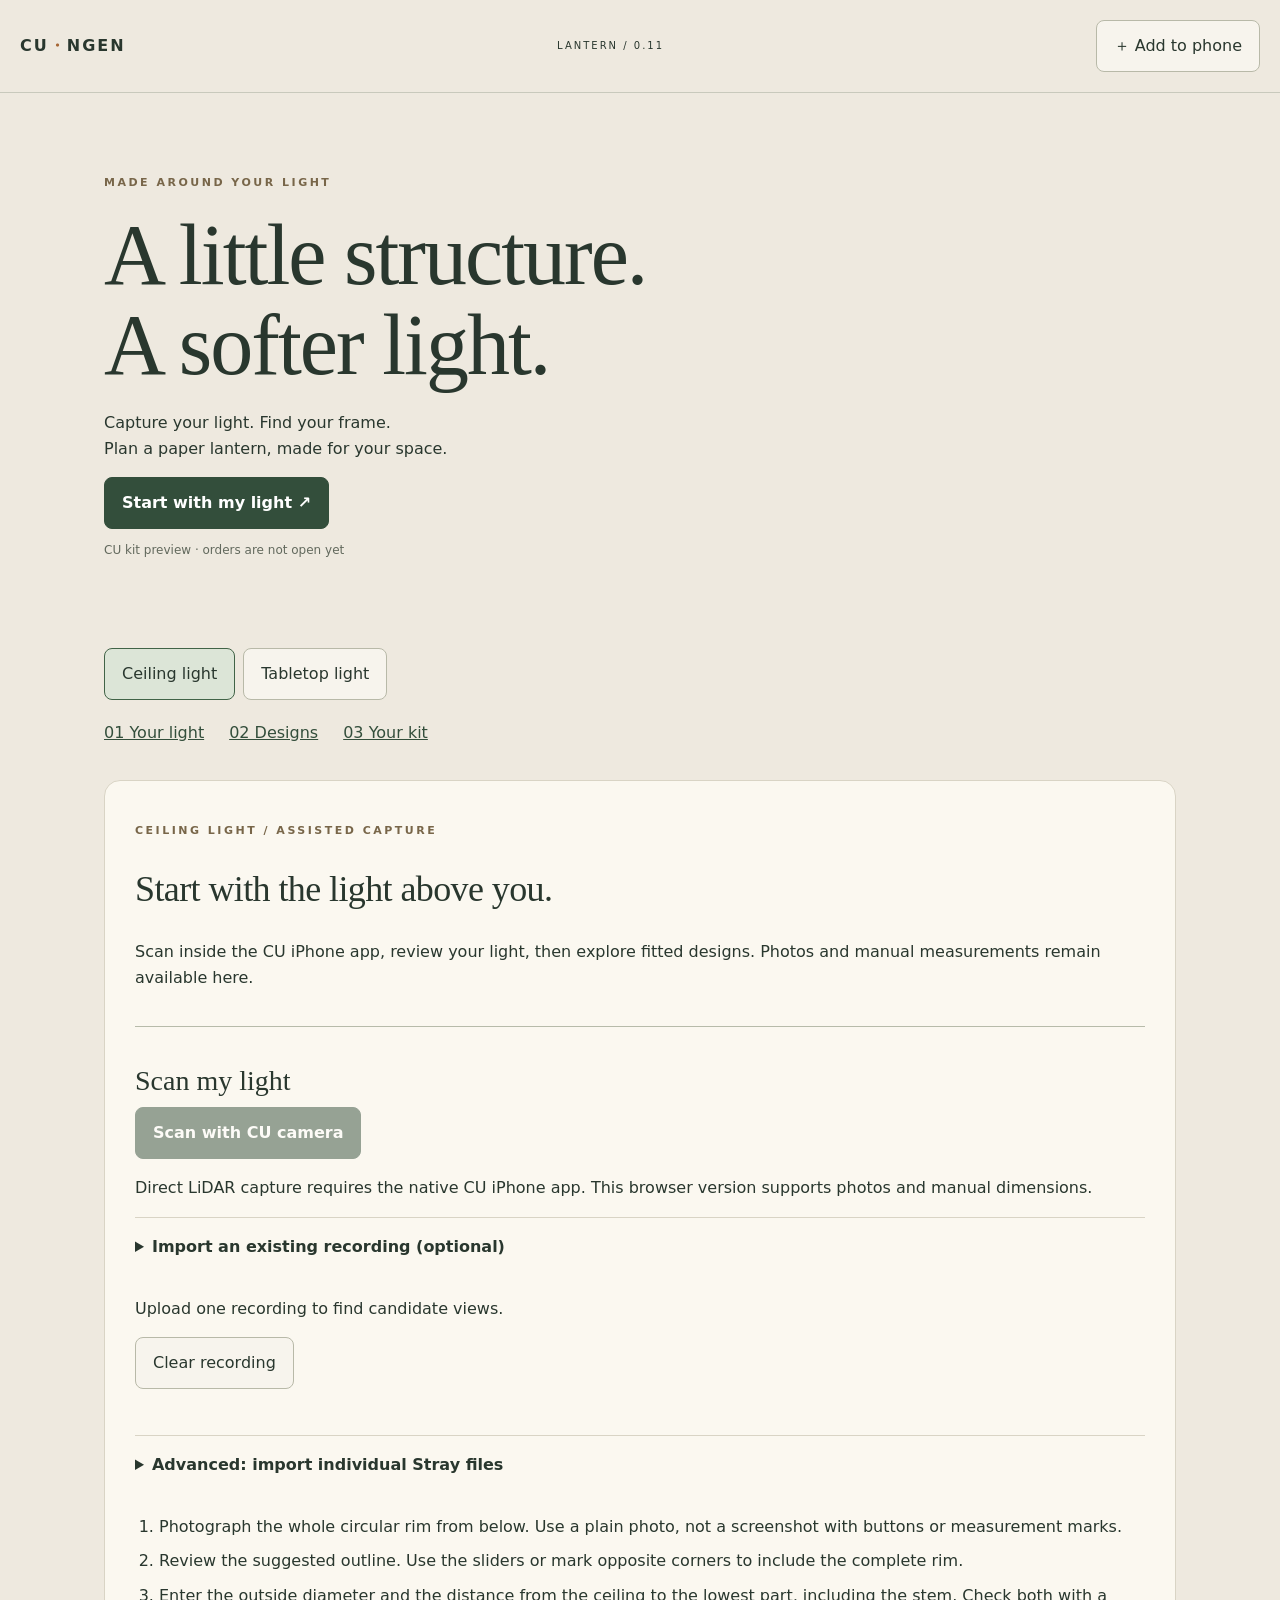
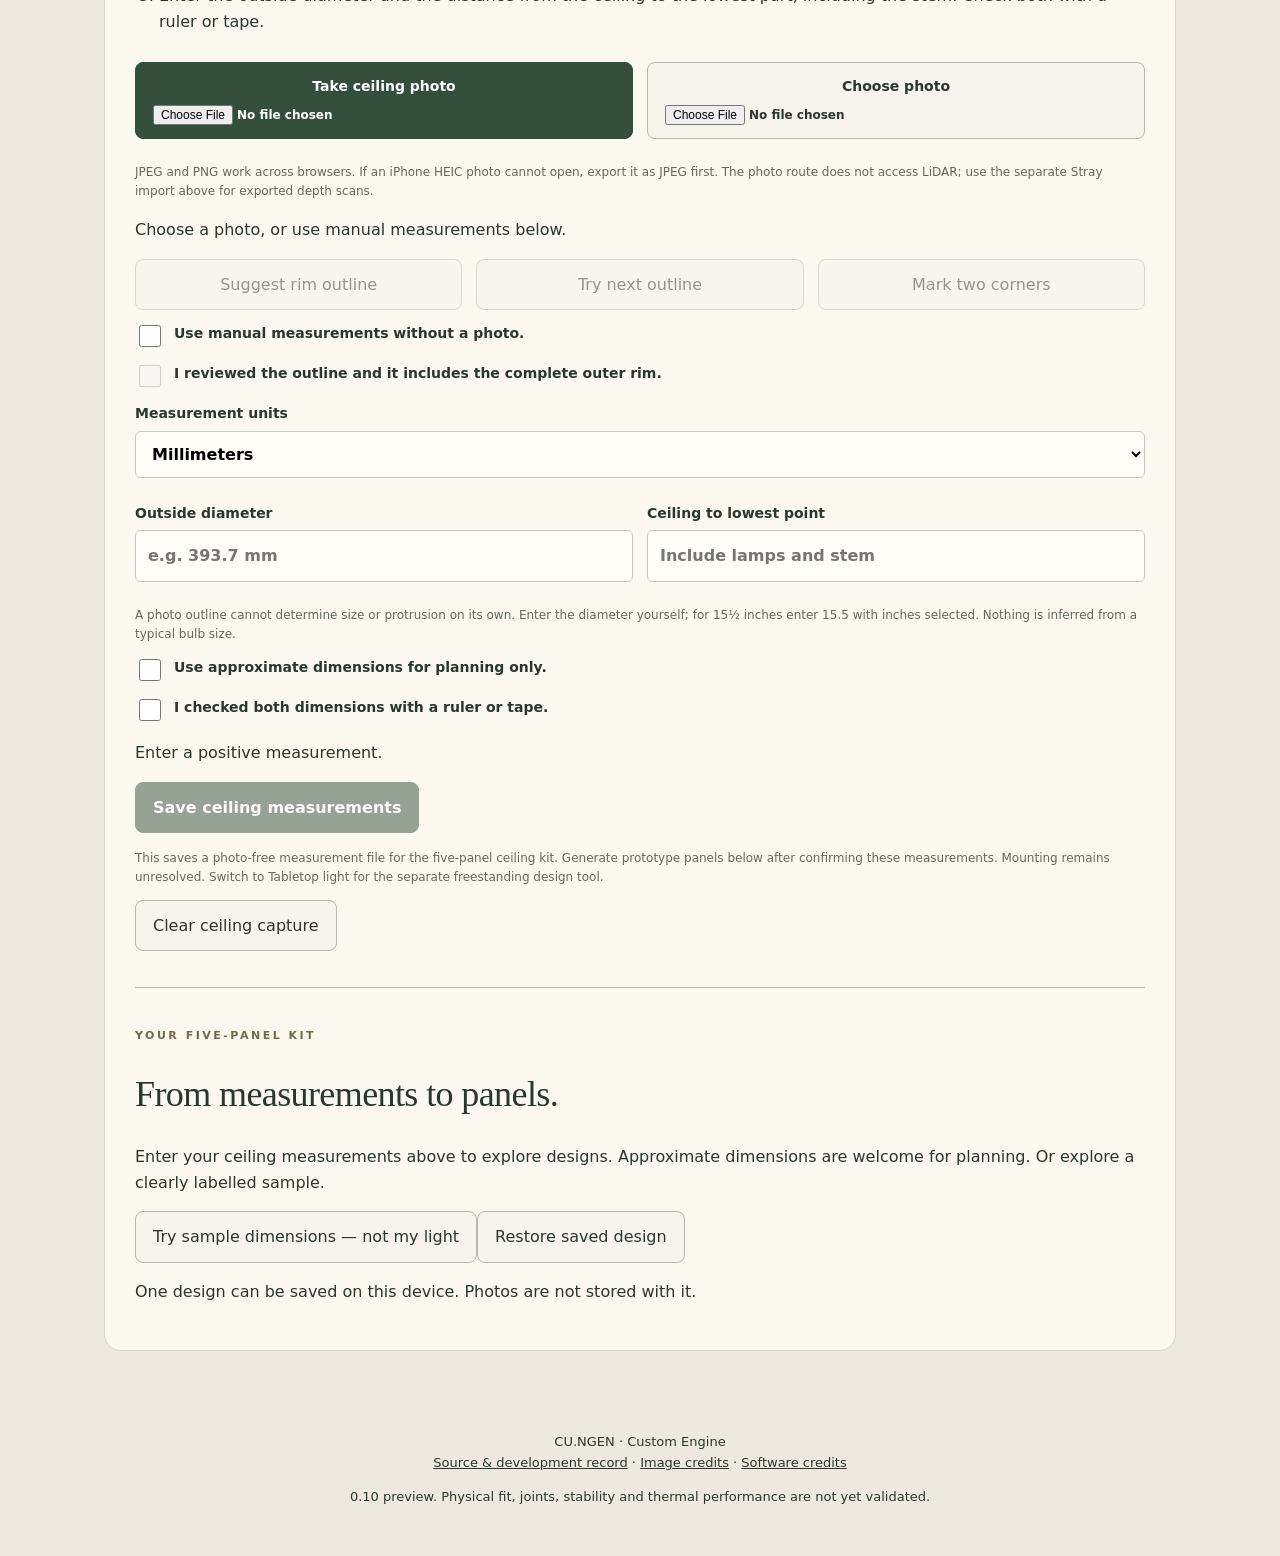
==== commit 23969ad0: "Integrate native iPhone depth capture into CU measurement flow" ====
--- a/mobile/index.html
+++ b/mobile/index.html
@@ -1,11 +1,11 @@
 <!doctype html><html lang="en"><head><meta charset="utf-8"><meta name="viewport" content="width=device-width,initial-scale=1,viewport-fit=cover"><meta name="theme-color" content="#eee9df"><meta name="apple-mobile-web-app-capable" content="yes"><meta name="apple-mobile-web-app-title" content="CU Lantern"><link rel="manifest" href="manifest.webmanifest"><link rel="icon" href="icon.svg"><link rel="apple-touch-icon" href="icon-180.png"><link rel="stylesheet" href="mobile.css"><title>CU · A light of your own</title></head><body>
-<header><a href="#home" class="brand">CU<span>・</span>NGEN</a><span>LANTERN / 0.10</span><button id="installHelp" aria-label="Install on iPhone">＋ Add to phone</button></header>
+<header><a href="#home" class="brand">CU<span>・</span>NGEN</a><span>LANTERN / 0.11</span><button id="installHelp" aria-label="Install on iPhone">＋ Add to phone</button></header>
 <main id="home"><section class="hero"><p class="eyebrow">MADE AROUND YOUR LIGHT</p><h1>A little structure.<br>A softer light.</h1><p>Capture your light. Find your frame.<br>Plan a paper lantern, made for your space.</p><a class="button" href="#ceilingCapture">Start with my light ↗</a><p class="fine">CU kit preview · orders are not open yet</p></section>
 <div class="capture-tabs" role="group" aria-label="Light placement"><button id="modeCeiling" aria-pressed="true">Ceiling light</button><button id="modeTabletop" aria-pressed="false">Tabletop light</button></div><nav aria-label="Design steps"><a href="#ceilingCapture">01 Your light</a><a href="#ceilingChoices">02 Designs</a><a href="#ceilingReview">03 Your kit</a><a id="tabletopChoose" href="#collection" hidden>02 Choose</a><a id="tabletopKit" href="#kit" hidden>03 Your kit</a></nav>
 <section id="ceilingCapture" class="panel">
 <p class="eyebrow">CEILING LIGHT / ASSISTED CAPTURE</p><h2>Start with the light above you.</h2>
-<p>Import a scan, review candidate views, then fill in only the dimensions that still need measuring. Or use the photo route below.</p>
-<section id="zipScan" class="panel-workspace"><h3>Bring your scan into CU</h3><p>Choose the ZIP exported by Stray Scanner. Everything stays on this device.</p><label>Stray recording ZIP<input id="zipFile" type="file" accept=".zip,application/zip"></label><p id="zipStatus" role="status">Upload one recording to find candidate views.</p><button id="zipClear">Clear recording</button><div id="zipWorkspace" hidden><p id="zipInfo" class="fine"></p><label>Candidate view<select id="zipFrames"></select></label><div class="row"><div><p>Photo · tap a prompted point</p><canvas id="zipPhoto" width="256" height="192" style="width:100%;height:auto;touch-action:manipulation" aria-label="Candidate photo with measurement points"></canvas></div><div><p>Depth · gray means unreliable</p><canvas id="zipDepth" width="256" height="192" style="width:100%;height:auto;image-rendering:pixelated;touch-action:manipulation" aria-label="Corresponding depth confidence map"></canvas></div></div><p>Mark the prompted points on either image. If a feature is missing or unreliable, skip it. Compare at least two different views. Make sure the photo and depth features line up; do not mark points if they do not.</p><div class="actions"><button id="zipSkip">Skip unreliable point</button><button id="zipUndo">Undo point</button></div><p id="zipComparison" role="status"></p><div class="row"><label id="zipManualDiameterWrap">Measure outside diameter · mm<input id="zipManualDiameter" type="number" min="50" max="1200" step="any" inputmode="decimal"></label><label id="zipManualProjectionWrap">Measure ceiling to lowest point · mm<input id="zipManualProjection" type="number" min="20" max="600" step="any" inputmode="decimal"></label></div><p class="fine">Only dimensions without agreement across views need manual input. Agreement means spread no greater than 10 mm or 5%, whichever is larger; this is a provisional screening rule, not an accuracy guarantee. Planning uses the largest agreeing value, not an average. Thin stems may still be missed in every view.</p><button id="zipApply" disabled>Use these planning dimensions</button></div></section>
+<p>Scan inside the CU iPhone app, review your light, then explore fitted designs. Photos and manual measurements remain available here.</p>
+<section id="zipScan" class="panel-workspace"><h3>Scan my light</h3><button id="nativeScan" class="button" disabled>Scan with CU camera</button><p id="nativeStatus" role="status">Direct LiDAR capture requires the native CU iPhone app. This browser version supports photos and manual dimensions.</p><details><summary>Import an existing recording (optional)</summary><label>Stray recording ZIP<input id="zipFile" type="file" accept=".zip,application/zip"></label></details><p id="zipStatus" role="status">Upload one recording to find candidate views.</p><button id="zipClear">Clear recording</button><div id="zipWorkspace" hidden><p id="zipInfo" class="fine"></p><label>Candidate view<select id="zipFrames"></select></label><div class="row"><div><p>Photo · tap a prompted point</p><canvas id="zipPhoto" width="256" height="192" style="width:100%;height:auto;touch-action:manipulation" aria-label="Candidate photo with measurement points"></canvas></div><div><p>Depth · gray means unreliable</p><canvas id="zipDepth" width="256" height="192" style="width:100%;height:auto;image-rendering:pixelated;touch-action:manipulation" aria-label="Corresponding depth confidence map"></canvas></div></div><p>Mark the prompted points on either image. If a feature is missing or unreliable, skip it. Compare at least two different views. Make sure the photo and depth features line up; do not mark points if they do not.</p><div class="actions"><button id="zipSkip">Skip unreliable point</button><button id="zipUndo">Undo point</button></div><p id="zipComparison" role="status"></p><div class="row"><label id="zipManualDiameterWrap">Measure outside diameter · mm<input id="zipManualDiameter" type="number" min="50" max="1200" step="any" inputmode="decimal"></label><label id="zipManualProjectionWrap">Measure ceiling to lowest point · mm<input id="zipManualProjection" type="number" min="20" max="600" step="any" inputmode="decimal"></label></div><p class="fine">Only dimensions without agreement across views need manual input. Agreement means spread no greater than 10 mm or 5%, whichever is larger; this is a provisional screening rule, not an accuracy guarantee. Planning uses the largest agreeing value, not an average. Thin stems may still be missed in every view.</p><button id="zipApply" disabled>Use these planning dimensions</button></div></section>
 
 <details id="strayImport"><summary>Advanced: import individual Stray files</summary>
 <p>Use the free <a href="https://apps.apple.com/us/app/stray-scanner/id1557051662" target="_blank" rel="noopener">Stray Scanner iPhone app</a>, then bring its exported depth files here. CU does not access LiDAR directly in Safari. No scan is uploaded.</p>
@@ -74,4 +74,4 @@
 </main><footer>CU.NGEN · Custom Engine<br><a href="https://github.com/JonnyFaeth/CU.NGEN">Source & development record</a> · <a href="ASSETS.md">Image credits</a> · <a href="THIRD-PARTY.md">Software credits</a><p>0.10 preview. Physical fit, joints, stability and thermal performance are not yet validated.</p></footer>
 <dialog id="orderDialog"><button id="closeOrder" class="close" aria-label="Close kit review">×</button><p class="eyebrow">YOUR KIT REVIEW</p><h2>Made for your light.</h2><div id="orderSummary"></div><p><strong>Orders are not open yet.</strong> Saving this specification does not place an order or reserve a price. CU still needs a payment account, verified supplier quotes, fabrication and fulfillment.</p><button id="downloadRequest" class="button">Download kit specification</button></dialog>
 <dialog id="installDialog"><button id="closeInstall" class="close" aria-label="Close installation help">×</button><h2>Keep CU on your iPhone.</h2><ol><li>Open this hosted link in Safari and sign in if prompted.</li><li>Tap Share, then Add to Home Screen.</li><li>Open CU Lantern from its icon.</li></ol><p>This is a web app, not an App Store download. Installation and camera behavior still need testing on your iPhone 16 Pro. The app caches its interface where supported; supplier links require internet.</p></dialog><div id="notice" role="status"></div>
-<script src="engine.js"></script><script src="view.js"></script><script src="measurement.js"></script><script src="commerce.js"></script><script src="kit.js"></script><script src="mobile.js"></script><script src="scan.js"></script><script src="panels.js"></script><script src="journey.js"></script><script src="panels-ui.js"></script><script src="scan-ui.js"></script><script src="stray.js"></script><script src="stray-ui.js"></script><script src="scan-archive.js"></script><script src="scan-archive-ui.js"></script></body></html>
+<script src="engine.js"></script><script src="view.js"></script><script src="measurement.js"></script><script src="commerce.js"></script><script src="kit.js"></script><script src="mobile.js"></script><script src="scan.js"></script><script src="panels.js"></script><script src="journey.js"></script><script src="panels-ui.js"></script><script src="scan-ui.js"></script><script src="stray.js"></script><script src="stray-ui.js"></script><script src="scan-archive.js"></script><script src="native-scan.js"></script><script src="scan-archive-ui.js"></script></body></html>
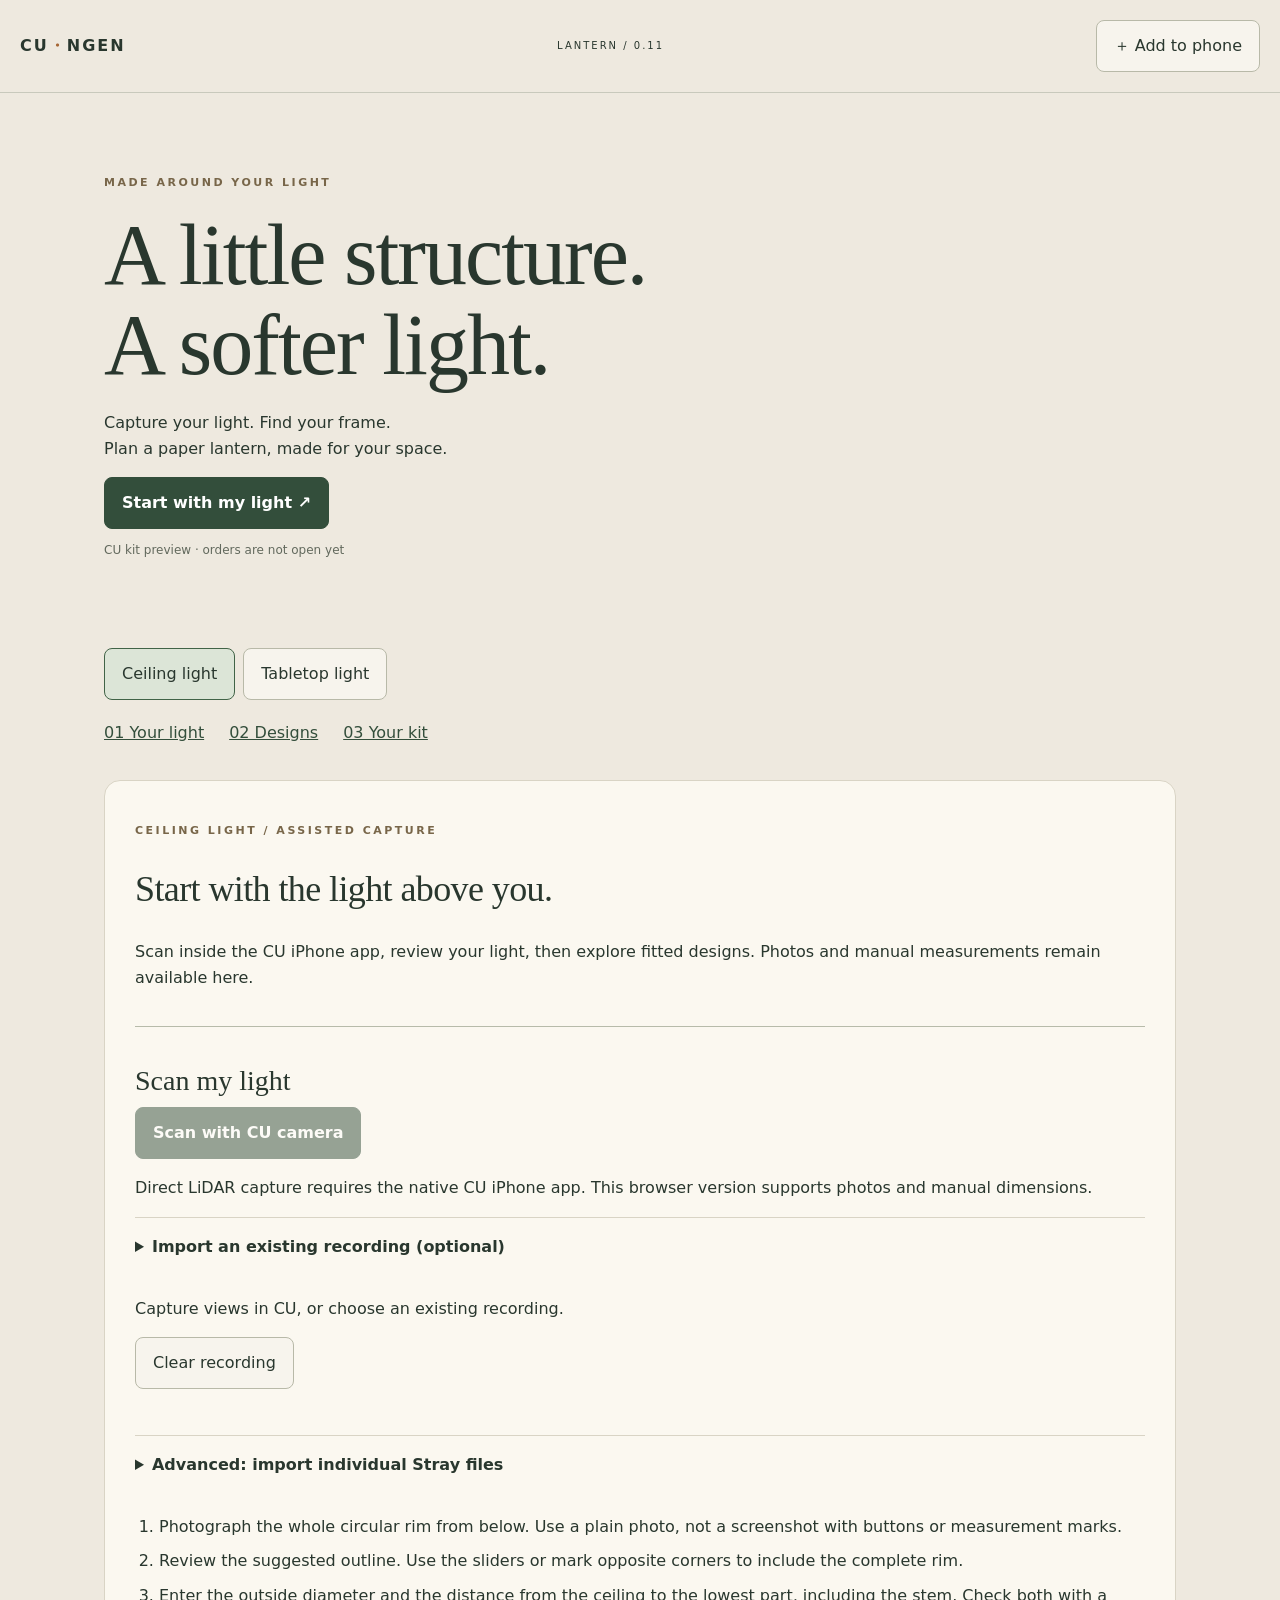
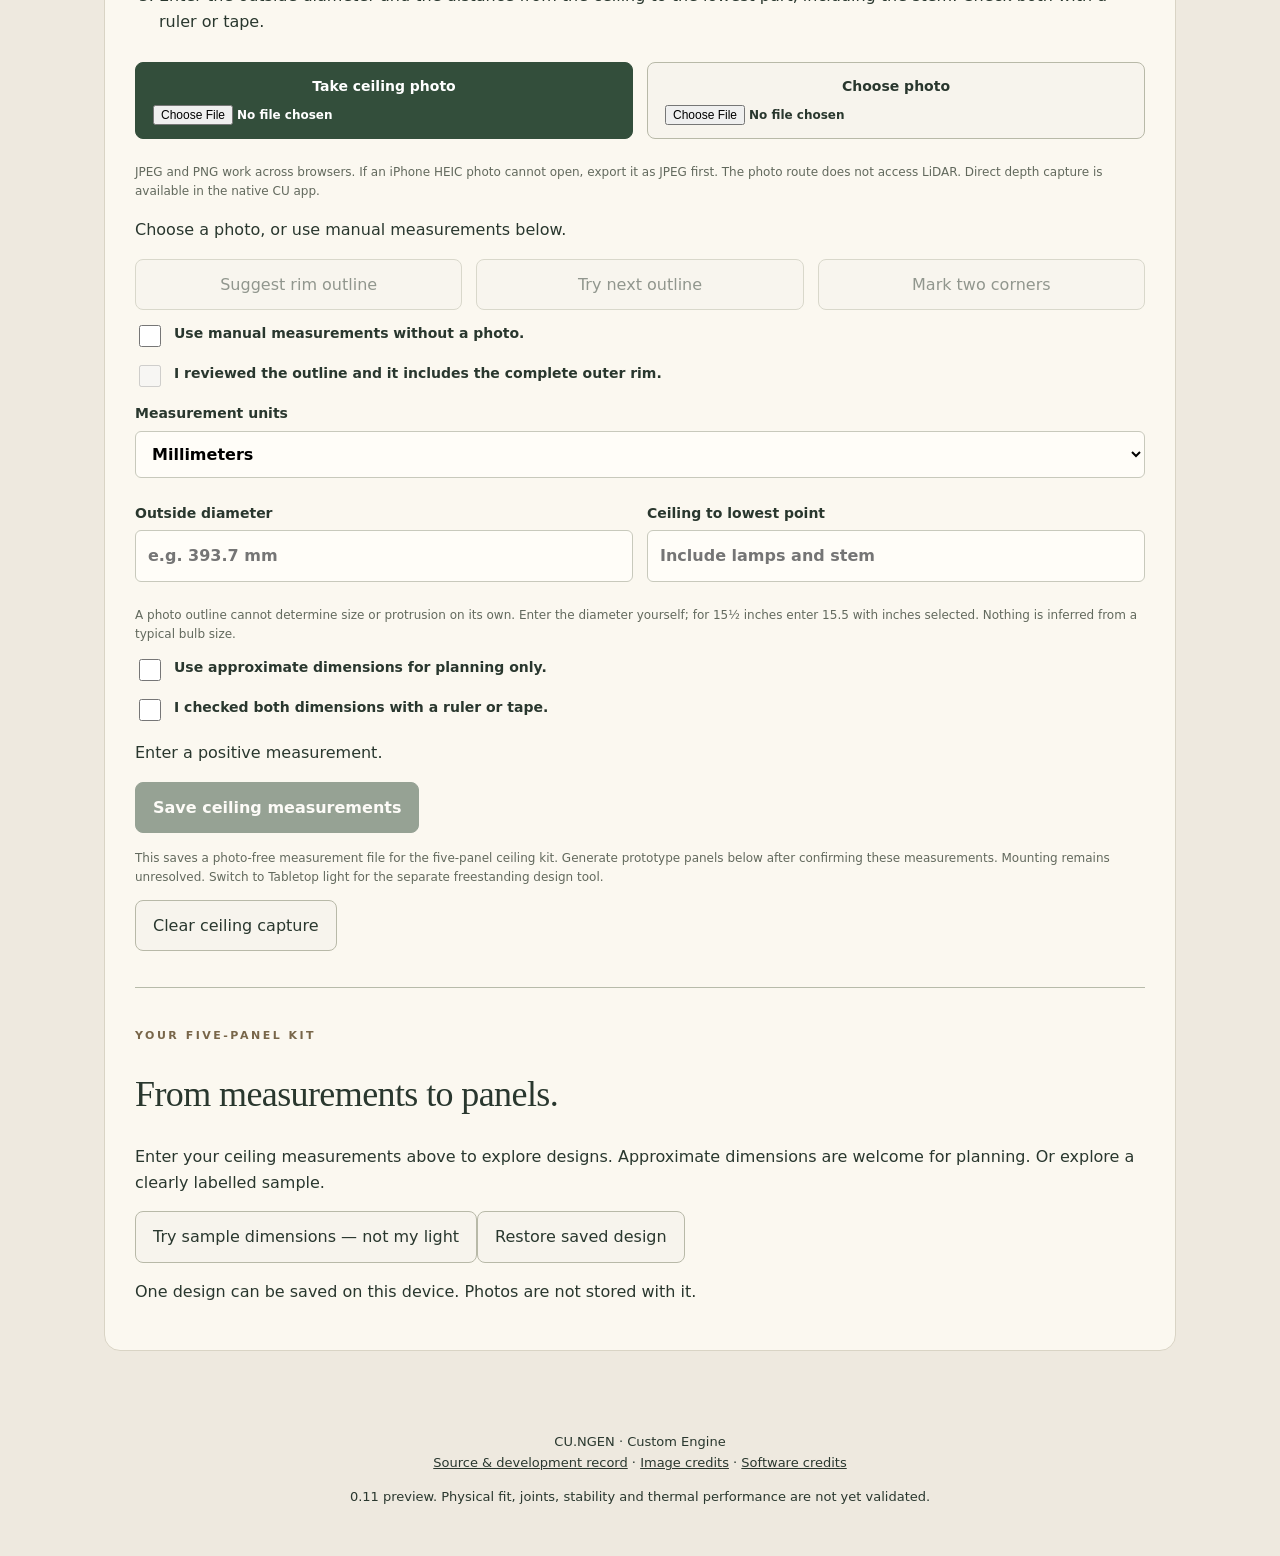
==== commit f11a633c: "Fix WebKit bridge call and clarify native capture availability" ====
--- a/mobile/index.html
+++ b/mobile/index.html
@@ -5,7 +5,7 @@
 <section id="ceilingCapture" class="panel">
 <p class="eyebrow">CEILING LIGHT / ASSISTED CAPTURE</p><h2>Start with the light above you.</h2>
 <p>Scan inside the CU iPhone app, review your light, then explore fitted designs. Photos and manual measurements remain available here.</p>
-<section id="zipScan" class="panel-workspace"><h3>Scan my light</h3><button id="nativeScan" class="button" disabled>Scan with CU camera</button><p id="nativeStatus" role="status">Direct LiDAR capture requires the native CU iPhone app. This browser version supports photos and manual dimensions.</p><details><summary>Import an existing recording (optional)</summary><label>Stray recording ZIP<input id="zipFile" type="file" accept=".zip,application/zip"></label></details><p id="zipStatus" role="status">Upload one recording to find candidate views.</p><button id="zipClear">Clear recording</button><div id="zipWorkspace" hidden><p id="zipInfo" class="fine"></p><label>Candidate view<select id="zipFrames"></select></label><div class="row"><div><p>Photo · tap a prompted point</p><canvas id="zipPhoto" width="256" height="192" style="width:100%;height:auto;touch-action:manipulation" aria-label="Candidate photo with measurement points"></canvas></div><div><p>Depth · gray means unreliable</p><canvas id="zipDepth" width="256" height="192" style="width:100%;height:auto;image-rendering:pixelated;touch-action:manipulation" aria-label="Corresponding depth confidence map"></canvas></div></div><p>Mark the prompted points on either image. If a feature is missing or unreliable, skip it. Compare at least two different views. Make sure the photo and depth features line up; do not mark points if they do not.</p><div class="actions"><button id="zipSkip">Skip unreliable point</button><button id="zipUndo">Undo point</button></div><p id="zipComparison" role="status"></p><div class="row"><label id="zipManualDiameterWrap">Measure outside diameter · mm<input id="zipManualDiameter" type="number" min="50" max="1200" step="any" inputmode="decimal"></label><label id="zipManualProjectionWrap">Measure ceiling to lowest point · mm<input id="zipManualProjection" type="number" min="20" max="600" step="any" inputmode="decimal"></label></div><p class="fine">Only dimensions without agreement across views need manual input. Agreement means spread no greater than 10 mm or 5%, whichever is larger; this is a provisional screening rule, not an accuracy guarantee. Planning uses the largest agreeing value, not an average. Thin stems may still be missed in every view.</p><button id="zipApply" disabled>Use these planning dimensions</button></div></section>
+<section id="zipScan" class="panel-workspace"><h3>Scan my light</h3><button id="nativeScan" class="button" disabled>Scan with CU camera</button><p id="nativeStatus" role="status">Direct LiDAR capture requires the native CU iPhone app. This browser version supports photos and manual dimensions.</p><details><summary>Import an existing recording (optional)</summary><label>Stray recording ZIP<input id="zipFile" type="file" accept=".zip,application/zip"></label></details><p id="zipStatus" role="status">Capture views in CU, or choose an existing recording.</p><button id="zipClear">Clear recording</button><div id="zipWorkspace" hidden><p id="zipInfo" class="fine"></p><label>Candidate view<select id="zipFrames"></select></label><div class="row"><div><p>Photo · tap a prompted point</p><canvas id="zipPhoto" width="256" height="192" style="width:100%;height:auto;touch-action:manipulation" aria-label="Candidate photo with measurement points"></canvas></div><div><p>Depth · gray means unreliable</p><canvas id="zipDepth" width="256" height="192" style="width:100%;height:auto;image-rendering:pixelated;touch-action:manipulation" aria-label="Corresponding depth confidence map"></canvas></div></div><p>Mark the prompted points on either image. If a feature is missing or unreliable, skip it. Compare at least two different views. Make sure the photo and depth features line up; do not mark points if they do not.</p><div class="actions"><button id="zipSkip">Skip unreliable point</button><button id="zipUndo">Undo point</button></div><p id="zipComparison" role="status"></p><div class="row"><label id="zipManualDiameterWrap">Measure outside diameter · mm<input id="zipManualDiameter" type="number" min="50" max="1200" step="any" inputmode="decimal"></label><label id="zipManualProjectionWrap">Measure ceiling to lowest point · mm<input id="zipManualProjection" type="number" min="20" max="600" step="any" inputmode="decimal"></label></div><p class="fine">Only dimensions without agreement across views need manual input. Agreement means spread no greater than 10 mm or 5%, whichever is larger; this is a provisional screening rule, not an accuracy guarantee. Planning uses the largest agreeing value, not an average. Thin stems may still be missed in every view.</p><button id="zipApply" disabled>Use these planning dimensions</button></div></section>
 
 <details id="strayImport"><summary>Advanced: import individual Stray files</summary>
 <p>Use the free <a href="https://apps.apple.com/us/app/stray-scanner/id1557051662" target="_blank" rel="noopener">Stray Scanner iPhone app</a>, then bring its exported depth files here. CU does not access LiDAR directly in Safari. No scan is uploaded.</p>
@@ -21,7 +21,7 @@
 </details>
 <ol class="scan-steps"><li>Photograph the whole circular rim from below. Use a plain photo, not a screenshot with buttons or measurement marks.</li><li>Review the suggested outline. Use the sliders or mark opposite corners to include the complete rim.</li><li>Enter the outside diameter and the distance from the ceiling to the lowest part, including the stem. Check both with a ruler or tape.</li></ol>
 <div class="row"><label class="camera">Take ceiling photo<input id="scanCamera" type="file" accept="image/*" capture="environment"></label><label class="library">Choose photo<input id="scanPhoto" type="file" accept="image/*"></label></div>
-<p class="fine">JPEG and PNG work across browsers. If an iPhone HEIC photo cannot open, export it as JPEG first. The photo route does not access LiDAR; use the separate Stray import above for exported depth scans.</p>
+<p class="fine">JPEG and PNG work across browsers. If an iPhone HEIC photo cannot open, export it as JPEG first. The photo route does not access LiDAR. Direct depth capture is available in the native CU app.</p>
 <canvas id="scanCanvas" width="800" height="600" aria-label="Ceiling fixture photo and adjustable outline"></canvas>
 <p id="scanStatus" role="status">Choose a photo, or use manual measurements below.</p>
 <div class="row"><button id="scanSuggest" disabled>Suggest rim outline</button><button id="scanNext" disabled>Try next outline</button><button id="scanMark" disabled>Mark two corners</button></div>
@@ -71,7 +71,7 @@
 <details id="breakdown"><summary>See price breakdown</summary><div id="lines"></div><p>CU fee: 10% of materials + fabrication + packaging + handling. Shipping and tax are added separately. The fee is included in the displayed estimate.</p><details><summary>Builder quote inputs</summary><p>These are local planning inputs, not a CU-issued quote. Empty means not quoted; zero must mean actually free.</p><div id="costInputs"></div></details></details>
 <p class="fine">Kit-package export unlocks after you confirm all three measurements with a ruler. Photo estimates alone cannot establish fabrication dimensions.</p><div id="readiness"></div><button class="button" id="review">Review my kit</button><div class="actions"><button id="save">Save project</button><label class="library">Open project<input id="open" type="file" accept="application/json,.json"></label><button id="instructions">Download complete kit package</button></div>
 <p class="fine">Your photos stay on this device and are discarded when the page closes. Projects contain dimensions and quote inputs, not photos. No payment or personal address is collected.</p></section>
-</main><footer>CU.NGEN · Custom Engine<br><a href="https://github.com/JonnyFaeth/CU.NGEN">Source & development record</a> · <a href="ASSETS.md">Image credits</a> · <a href="THIRD-PARTY.md">Software credits</a><p>0.10 preview. Physical fit, joints, stability and thermal performance are not yet validated.</p></footer>
+</main><footer>CU.NGEN · Custom Engine<br><a href="https://github.com/JonnyFaeth/CU.NGEN">Source & development record</a> · <a href="ASSETS.md">Image credits</a> · <a href="THIRD-PARTY.md">Software credits</a><p>0.11 preview. Physical fit, joints, stability and thermal performance are not yet validated.</p></footer>
 <dialog id="orderDialog"><button id="closeOrder" class="close" aria-label="Close kit review">×</button><p class="eyebrow">YOUR KIT REVIEW</p><h2>Made for your light.</h2><div id="orderSummary"></div><p><strong>Orders are not open yet.</strong> Saving this specification does not place an order or reserve a price. CU still needs a payment account, verified supplier quotes, fabrication and fulfillment.</p><button id="downloadRequest" class="button">Download kit specification</button></dialog>
 <dialog id="installDialog"><button id="closeInstall" class="close" aria-label="Close installation help">×</button><h2>Keep CU on your iPhone.</h2><ol><li>Open this hosted link in Safari and sign in if prompted.</li><li>Tap Share, then Add to Home Screen.</li><li>Open CU Lantern from its icon.</li></ol><p>This is a web app, not an App Store download. Installation and camera behavior still need testing on your iPhone 16 Pro. The app caches its interface where supported; supplier links require internet.</p></dialog><div id="notice" role="status"></div>
 <script src="engine.js"></script><script src="view.js"></script><script src="measurement.js"></script><script src="commerce.js"></script><script src="kit.js"></script><script src="mobile.js"></script><script src="scan.js"></script><script src="panels.js"></script><script src="journey.js"></script><script src="panels-ui.js"></script><script src="scan-ui.js"></script><script src="stray.js"></script><script src="stray-ui.js"></script><script src="scan-archive.js"></script><script src="native-scan.js"></script><script src="scan-archive-ui.js"></script></body></html>
